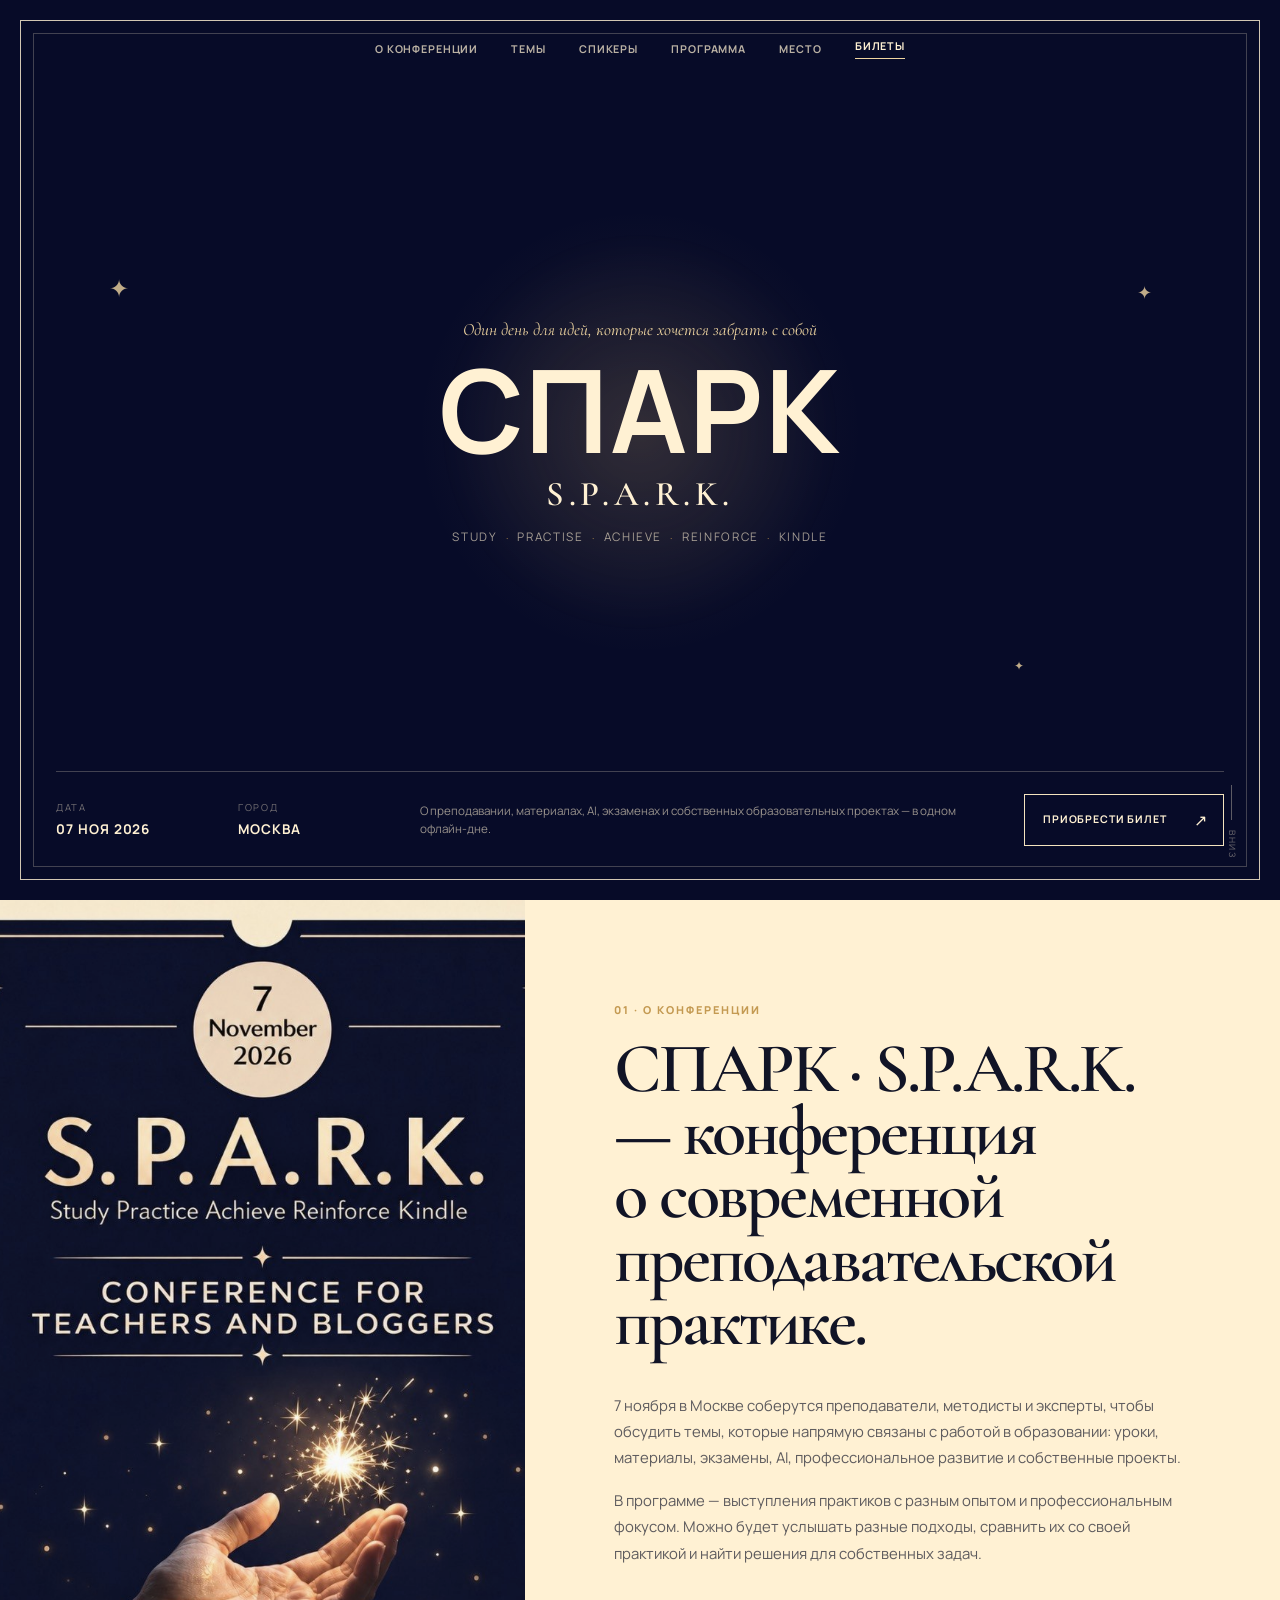
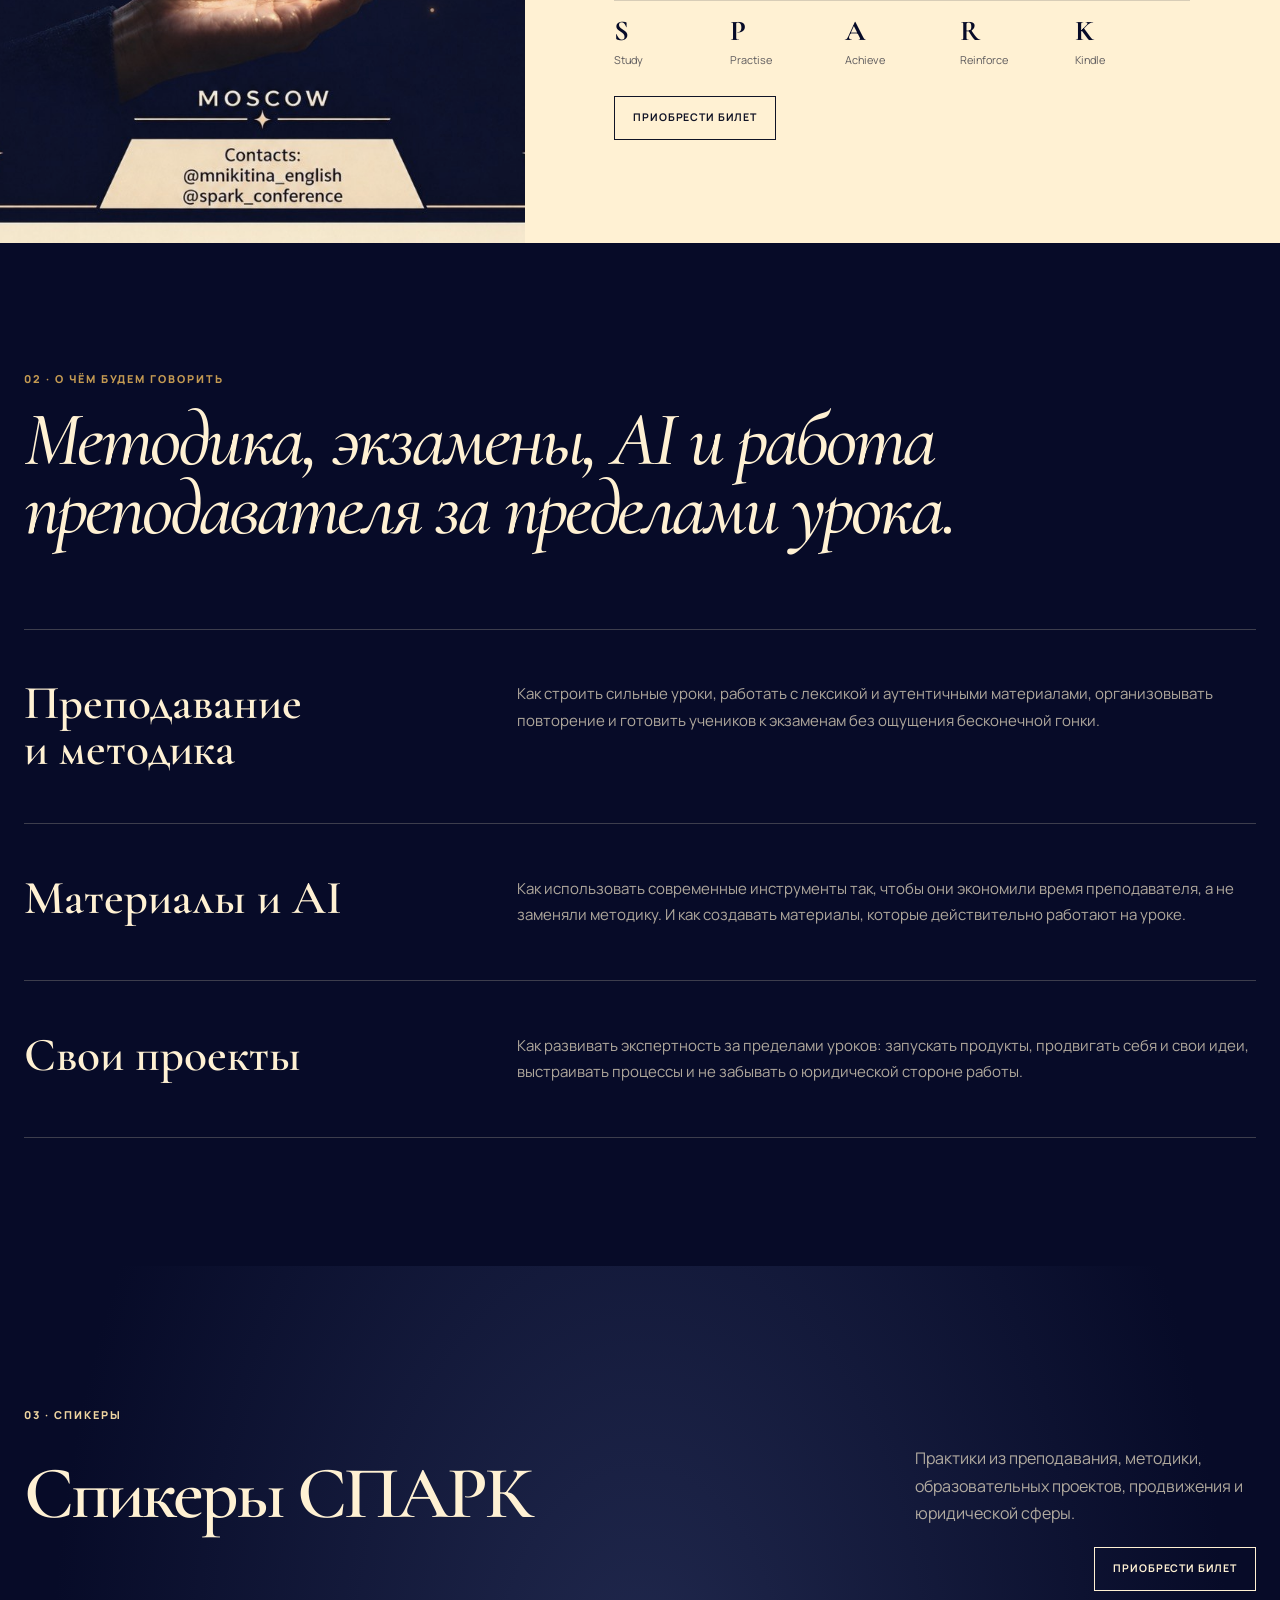
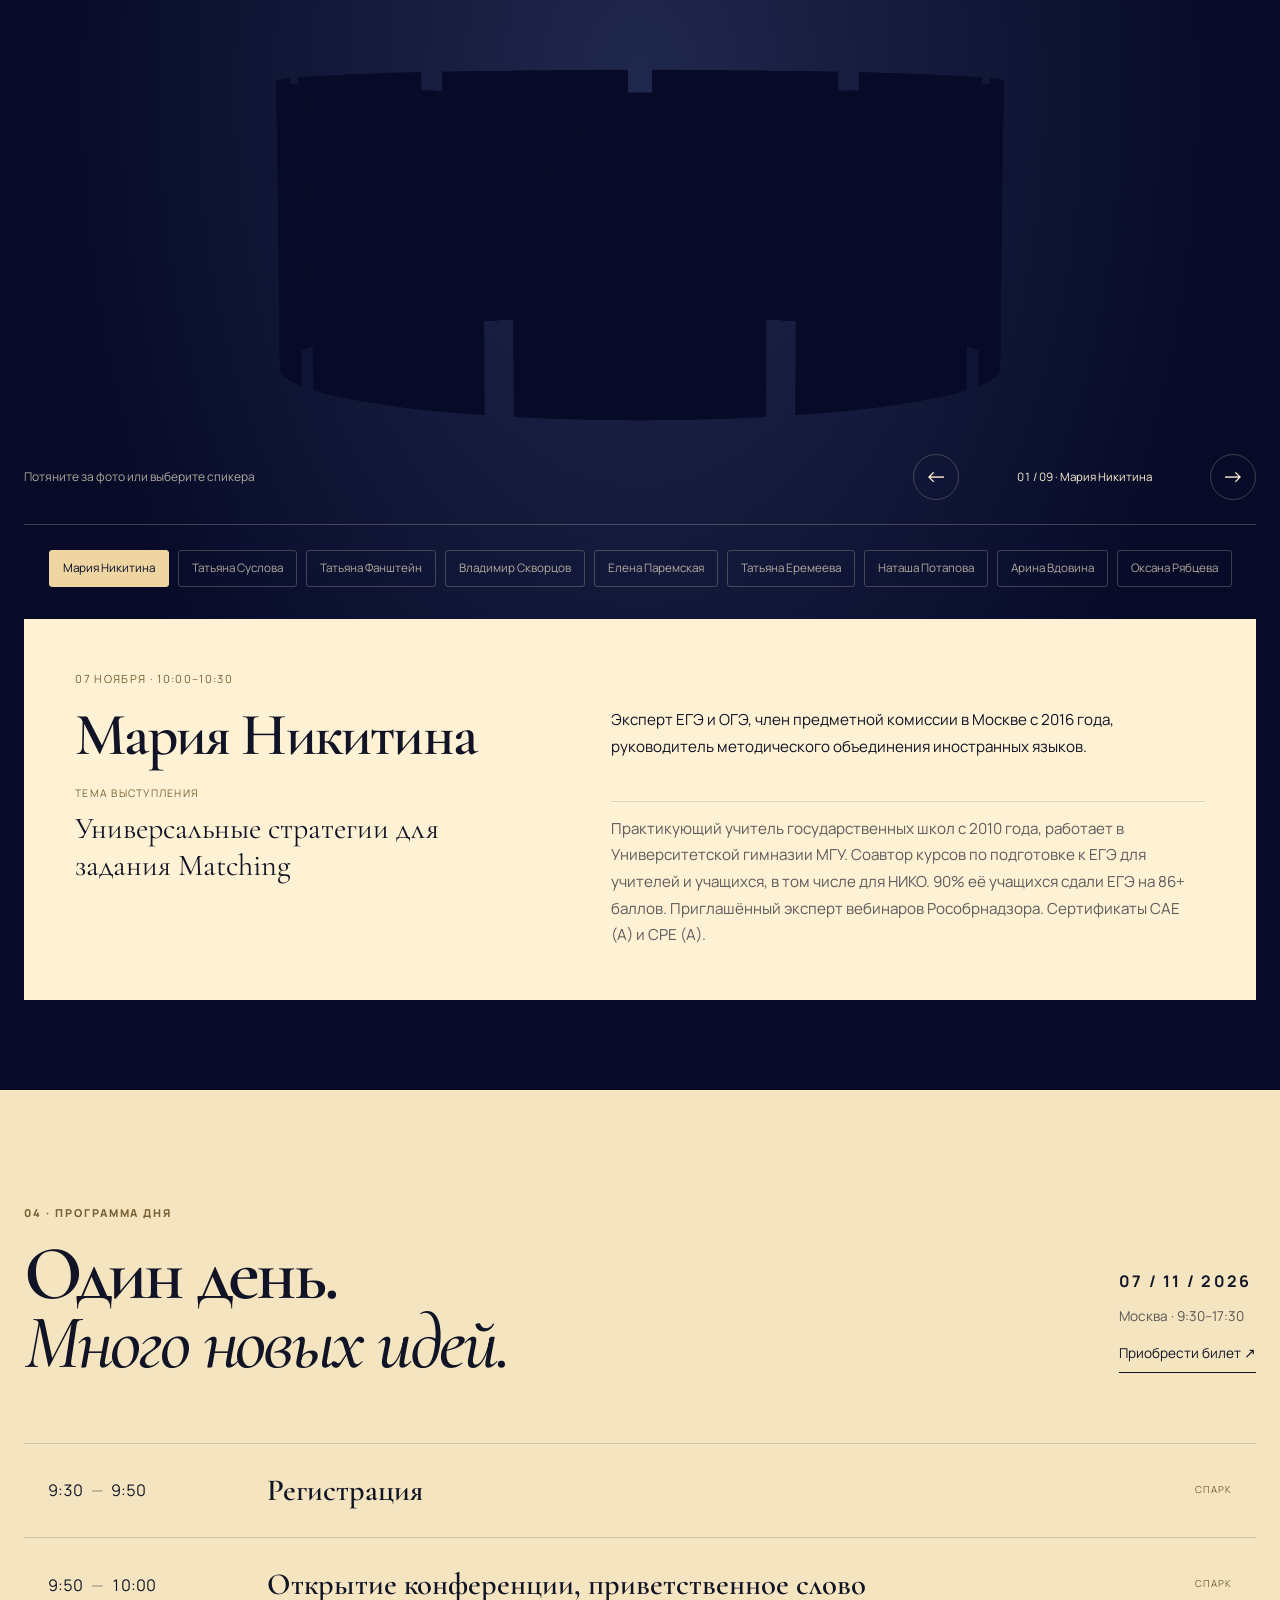
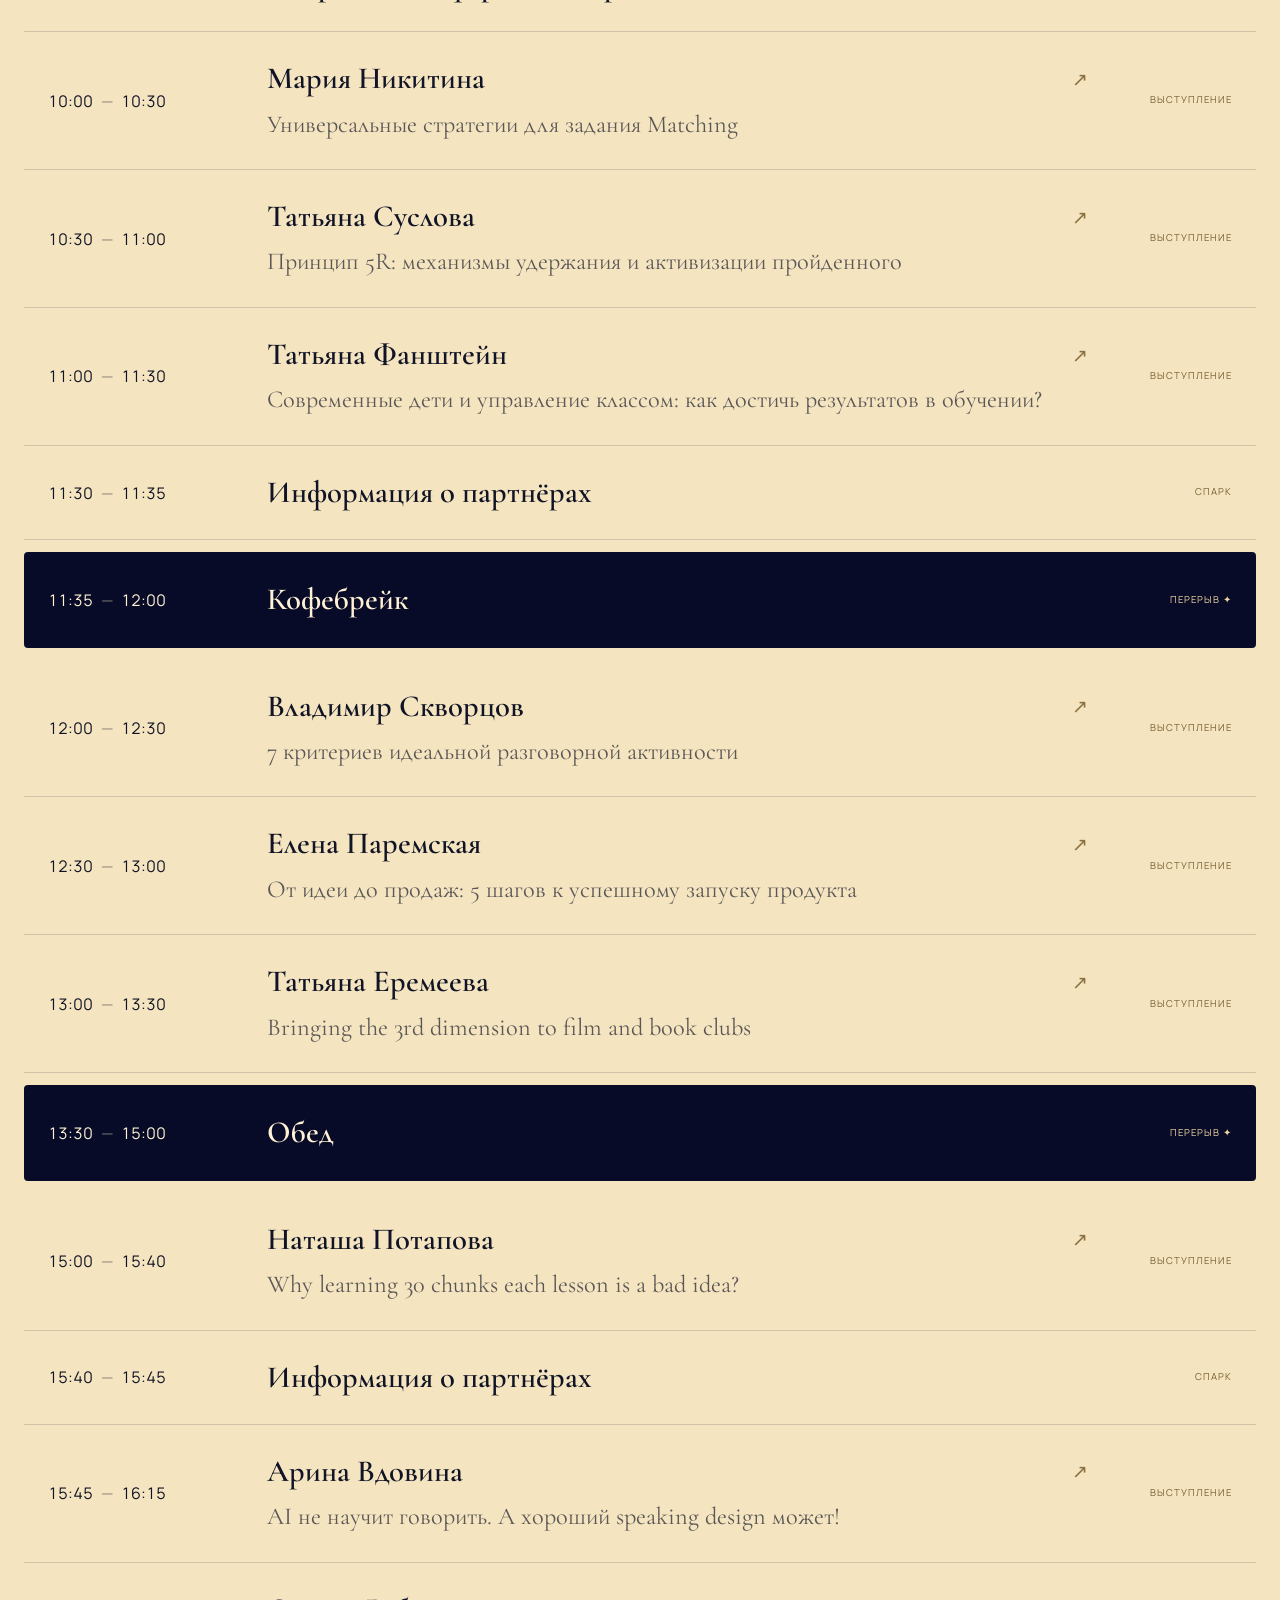
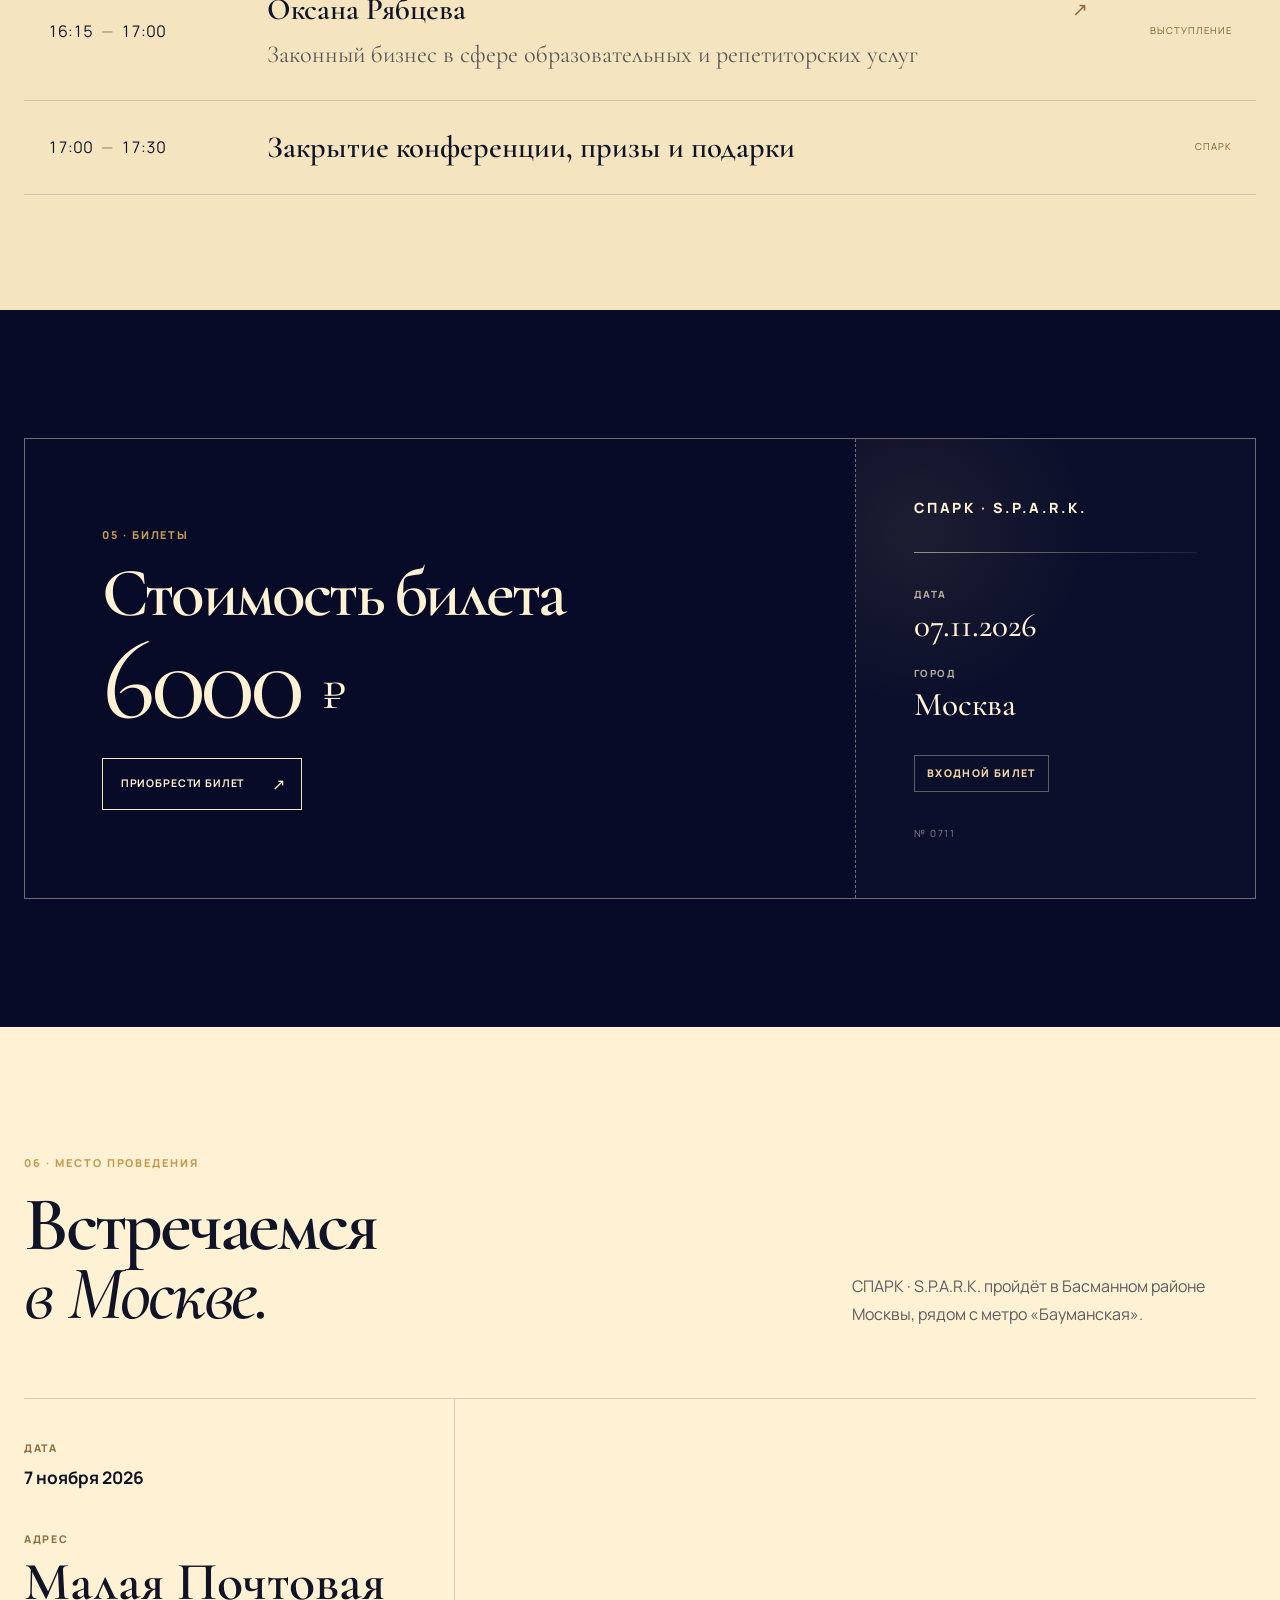
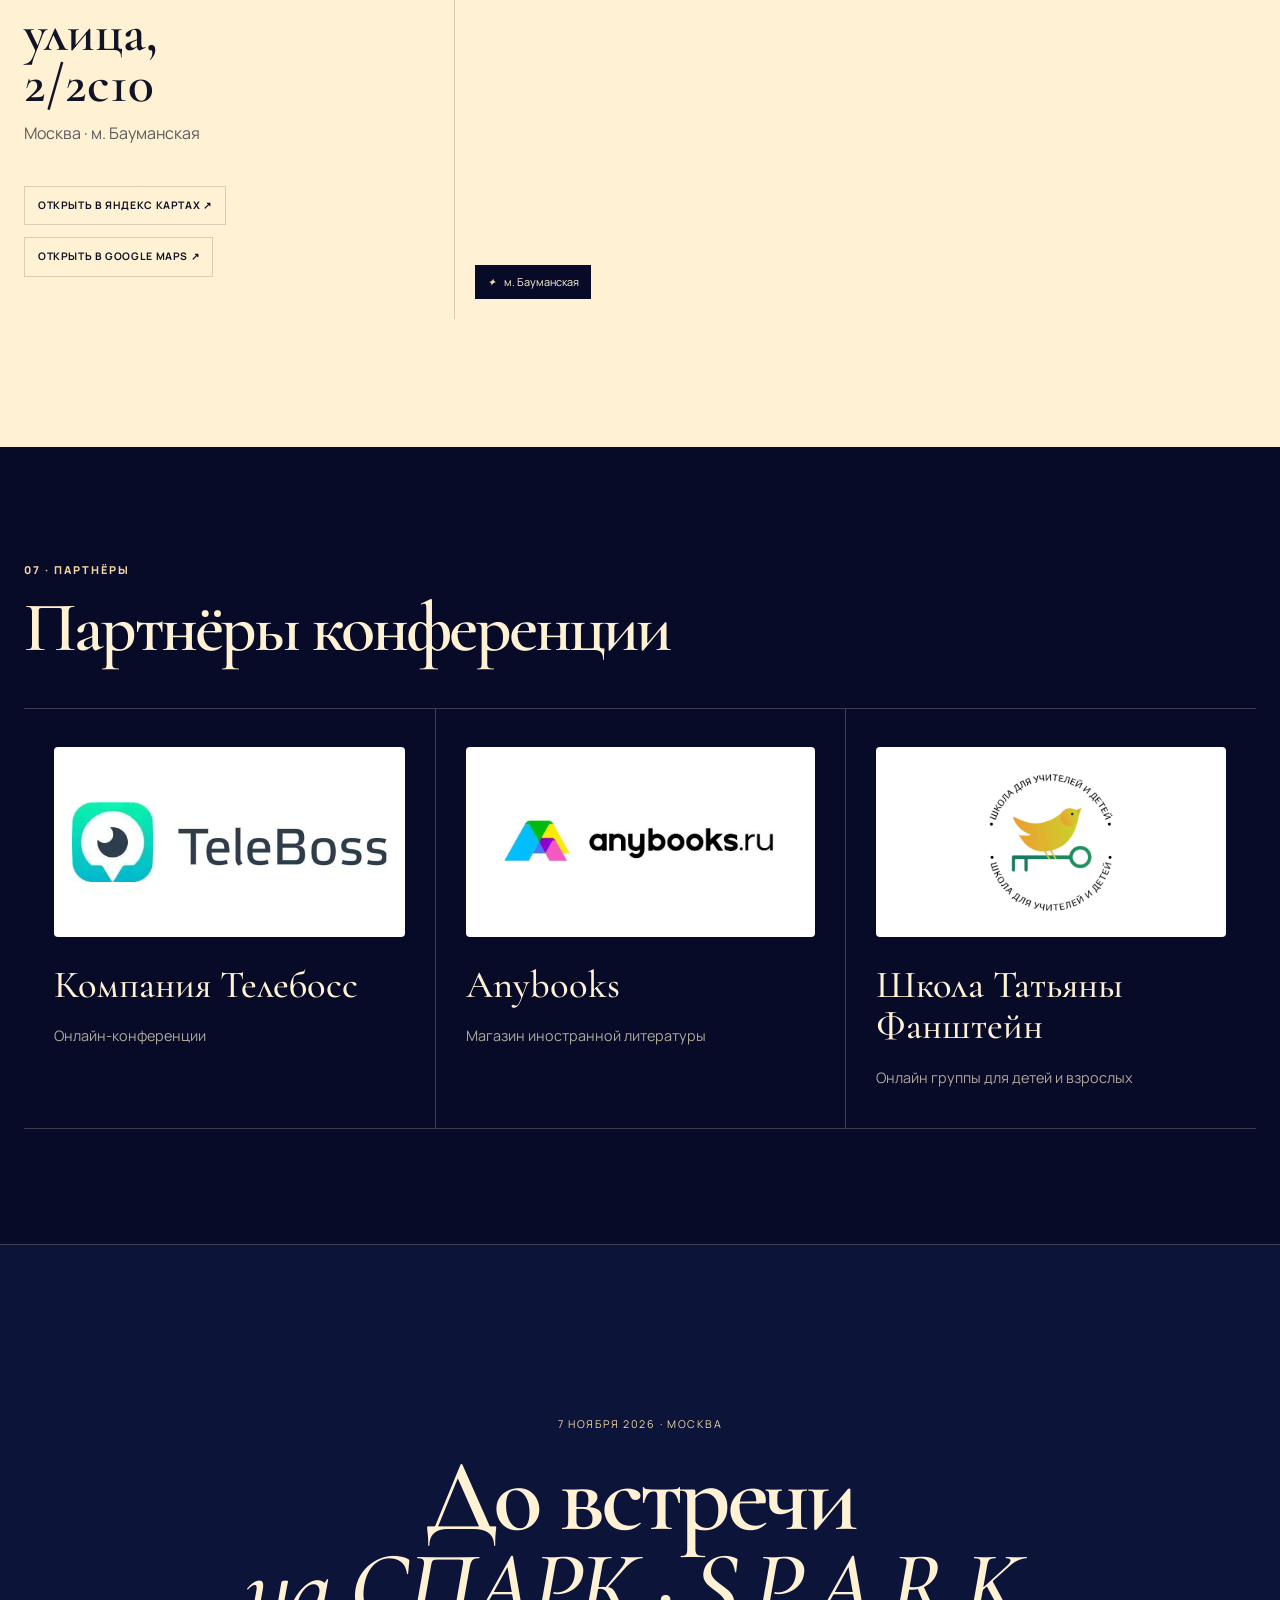
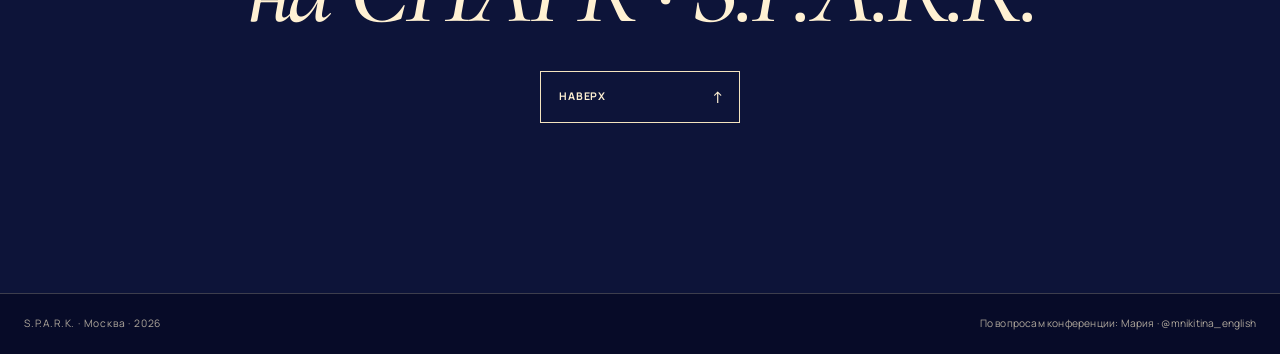
==== index.html @ 3935143e "Add files via upload" ====
<!DOCTYPE html>

<html lang="ru">
<head>
<meta charset="utf-8"/>
<meta content="width=device-width, initial-scale=1.0" name="viewport"/>
<meta content="СПАРК · S.P.A.R.K. — конференция для преподавателей и блогеров. 7 ноября 2026 года, Москва." name="description"/>
<meta content="#070b28" name="theme-color"/>
<title>СПАРК · S.P.A.R.K. — конференция для преподавателей и блогеров</title>
<link href="https://fonts.googleapis.com" rel="preconnect"/>
<link crossorigin="" href="https://fonts.gstatic.com" rel="preconnect"/>
<link href="https://fonts.googleapis.com/css2?family=Cormorant+Garamond:ital,wght@0,500;0,600;1,500&amp;family=Manrope:wght@400;500;600;700;800&amp;display=swap" rel="stylesheet"/>
<link href="styles.css" rel="stylesheet"/>
</head>
<body>
<a class="skip-link" href="#main">К содержанию</a>
<header class="site-header" id="top">
<button aria-controls="site-nav" aria-expanded="false" class="menu-toggle" type="button">Разделы</button>
<nav aria-label="Главная навигация" class="site-nav" id="site-nav">
<a href="#about">О конференции</a>
<a href="#topics">Темы</a>
<a href="#speakers">Спикеры</a>
<a href="#schedule">Программа</a>
<a href="#venue">Место</a>
<a class="nav-cta" href="#tickets">Билеты</a>
</nav>
</header>
<main id="main">
<section aria-labelledby="hero-title" class="hero">
<div aria-hidden="true" class="hero-frame">
<i class="notch notch-top"></i><i class="notch notch-right"></i><i class="notch notch-bottom"></i><i class="notch notch-left"></i>
</div>
<div aria-hidden="true" class="hero-cursor-glow"></div>
<div aria-hidden="true" class="spark spark-a">✦</div>
<div aria-hidden="true" class="spark spark-b">✦</div>
<div aria-hidden="true" class="spark spark-c">✦</div>
<div class="hero-inner">
<div class="hero-main">
<p class="hero-pretitle">Один день для идей, которые хочется забрать с собой</p>
<h1 id="hero-title">СПАРК</h1><p class="hero-latin-name">S.P.A.R.K.</p>
<p class="spark-meaning">Study <i>·</i> Practise <i>·</i> Achieve <i>·</i> Reinforce <i>·</i> Kindle</p>
</div>
<div class="hero-bottom">
<div class="hero-meta-block">
<span class="meta-label">Дата</span>
<strong>07 НОЯ 2026</strong>
</div>
<div class="hero-meta-block">
<span class="meta-label">Город</span>
<strong>МОСКВА</strong>
</div>
<p class="hero-note">О преподавании, материалах, AI, экзаменах и собственных образовательных проектах — в одном офлайн-дне.</p>
<a class="ticket-button" href="https://payform.ru/jgcR5wn/" rel="noopener noreferrer" target="_blank"><span>Приобрести билет</span><b>↗</b></a>
</div>
</div>
<a aria-label="Перейти к следующему разделу" class="scroll-cue" href="#about"><span></span>Вниз</a>
</section>
<section class="manifesto" id="about">
<div class="manifesto-visual">
<img alt="Афиша конференции СПАРК · S.P.A.R.K., 7 ноября 2026 года, Москва" src="assets/spark-poster.jpg"/>
</div>
<div class="manifesto-copy">
<p class="section-kicker">01 · О конференции</p>
<h2>СПАРК · S.P.A.R.K. — конференция о современной преподавательской практике.</h2>
<div class="manifesto-text"><p>7 ноября в Москве соберутся преподаватели, методисты и эксперты, чтобы обсудить темы, которые напрямую связаны с работой в образовании: уроки, материалы, экзамены, AI, профессиональное развитие и собственные проекты.</p><p>В программе — выступления практиков с разным опытом и профессиональным фокусом. Можно будет услышать разные подходы, сравнить их со своей практикой и найти решения для собственных задач.</p></div>
<div aria-label="Расшифровка S.P.A.R.K." class="spark-sequence">
<span><b>S</b>Study</span>
<span><b>P</b>Practise</span>
<span><b>A</b>Achieve</span>
<span><b>R</b>Reinforce</span>
<span><b>K</b>Kindle</span>
</div><a class="section-ticket-cta" href="https://payform.ru/jgcR5wn/" rel="noopener noreferrer" target="_blank">Приобрести билет</a>
</div>
</section>
<section class="conference-topics" id="topics">
<div class="topics-head">
<p class="section-kicker">02 · О чём будем говорить</p>
<h2>Методика, экзамены, AI и работа преподавателя за пределами урока.</h2>
</div>
<div class="topics-list">
<article class="topic-row">
<h3>Преподавание и методика</h3>
<p>Как строить сильные уроки, работать с лексикой и аутентичными материалами, организовывать повторение и готовить учеников к экзаменам без ощущения бесконечной гонки.</p>
</article>
<article class="topic-row">
<h3>Материалы и AI</h3>
<p>Как использовать современные инструменты так, чтобы они экономили время преподавателя, а не заменяли методику. И как создавать материалы, которые действительно работают на уроке.</p>
</article>
<article class="topic-row">
<h3>Свои проекты</h3>
<p>Как развивать экспертность за пределами уроков: запускать продукты, продвигать себя и свои идеи, выстраивать процессы и не забывать о юридической стороне работы.</p>
</article>
</div>
</section>
<section class="speakers" id="speakers">
<div class="section-intro speakers-intro">
<p class="section-kicker">03 · Спикеры</p>
<h2>Спикеры СПАРК</h2>
<p>Практики из преподавания, методики, образовательных проектов, продвижения и юридической сферы.</p>
</div><div class="speakers-ticket-row"><a class="section-ticket-cta" href="https://payform.ru/jgcR5wn/" rel="noopener noreferrer" target="_blank">Приобрести билет</a></div>
<div aria-label="Спикеры S.P.A.R.K." class="people-grid"><article class="person-card">
<figure class="person-photo"><img alt="Татьяна Фанштейн" loading="lazy" src="assets/speaker-01-tatyana-fanshteyn.jpg"/></figure>
<div class="person-copy">
<h3>Татьяна Фанштейн</h3>
<p class="person-topic"><span>Тема выступления</span>Современные дети и управление классом: как достичь результатов в обучении?</p>
<p class="person-role">Преподаватель английского языка с 25-летним опытом, методист, тренер преподавателей, основатель онлайн-школы и методического центра, автор книги «Легко учить(ся)».</p>
<p class="person-bio">Более 5000 преподавателей прошли авторские курсы Татьяны и применяют полученные знания в своей работе. В методическом центре Татьяна и её команда помогают языковым школам повышать качество образовательного продукта, выстраивать методическую систему и развивать преподавателей. Её профессиональная экспертиза — создание комфортной и эффективной образовательной среды онлайн и офлайн и разработка решений, которые делают обучение и работу преподавателя проще и эффективнее.</p>
</div>
</article><article class="person-card">
<figure class="person-photo"><img alt="Наташа Потапова" loading="lazy" src="assets/speaker-09-natasha-potapova.jpg"/></figure>
<div class="person-copy">
<h3>Наташа Потапова</h3>
<p class="person-topic"><span>Тема выступления</span>Why learning 30 chunks each lesson is a bad idea?</p>
<p class="person-role">Преподаватель и разработчик курсов английского языка для уровней B2–C2, руководитель школы Top-Notch English for B2–C2.</p>
<p class="person-bio">Специализируется на продвинутом английском и системной работе с учениками высоких уровней. В школе Наташи более 580 выпускников. В основе её подхода — системность, научная обоснованность и внимание к тому, как язык действительно работает в речи и дискурсе. Имеет степень MA in English Discourse с отличием и сертификат CPE с оценкой A.</p>
</div>
</article><article class="person-card">
<figure class="person-photo"><img alt="Татьяна Суслова" loading="lazy" src="assets/speaker-02-tatyana-suslova.jpg"/></figure>
<div class="person-copy">
<h3>Татьяна Суслова</h3>
<p class="person-topic"><span>Тема выступления</span>Принцип 5R: механизмы удержания и активизации пройденного</p>
<p class="person-role">Преподаватель английского языка для взрослых уровней A2–B2 с 17-летним опытом. Сертификат TKT, модули 1–3.</p>
<p class="person-bio">Спикер профессиональных конференций Meaningful Weekend, Lucky Stars, 50 Shades of ELT и других. Консультирует преподавателей по организации повторения и рециркуляции, работе в лексическом подходе и использованию аутентичных материалов. В своей практике делает акцент на решениях, которые можно применять на реальных уроках без лишней теории.</p>
</div>
</article><article class="person-card">
<figure class="person-photo"><img alt="Владимир Скворцов" loading="lazy" src="assets/speaker-04-vladimir-skvortsov.jpg"/></figure>
<div class="person-copy">
<h3>Владимир Скворцов</h3>
<p class="person-topic"><span>Тема выступления</span>7 критериев идеальной разговорной активности</p>
<p class="person-role">Сертифицированный Cambridge преподаватель английского языка и тренер преподавателей с более чем 15-летним опытом работы.</p>
<p class="person-bio">Автор более 10 методических курсов и ведущий подкаста «Душный методист». Специализируется на обучении взрослых учеников и на практичных методических рекомендациях, которые преподаватель может быстро адаптировать под свою группу, курс и рабочий контекст.</p>
</div>
</article><article class="person-card">
<figure class="person-photo"><img alt="Татьяна Еремеева" loading="lazy" src="assets/speaker-05-tatyana-eremeeva.jpg"/></figure>
<div class="person-copy">
<h3>Татьяна Еремеева</h3>
<p class="person-topic"><span>Тема выступления</span>Bringing the 3rd dimension to film and book clubs</p>
<p class="person-role">Преподаёт английский преподавателям английского в онлайн-группах и ведёт дискуссионный клуб по фильмам Cinemagic.</p>
<p class="person-bio">Имеет сертификаты DELTA M1, IH-CAM, CELTA, CPE, IELTS, TOEFL и GRE. Последовательно инвестирует в профессиональное развитие, участвует в языковых и методических проектах коллег и соединяет в своей работе высокий языковой уровень, методическую подготовку и живую практику.</p>
</div>
</article><article class="person-card">
<figure class="person-photo"><img alt="Оксана Рябцева" loading="lazy" src="assets/speaker-06-oksana-ryabtseva.jpg"/></figure>
<div class="person-copy">
<h3>Оксана Рябцева</h3>
<p class="person-topic"><span>Тема выступления</span>Законный бизнес в сфере образовательных и репетиторских услуг</p>
<p class="person-role">Член Ассоциации юристов России, основатель юридического агентства «ЧЕК-ЛИСТ», юрист образовательных проектов, онлайн-школ, репетиторов и педагогов.</p>
<p class="person-bio">Спикер, преподаватель и наставник для юристов. Работает с юридической стороной образовательного бизнеса: документами, отношениями с клиентами, возвратами и снижением правовых рисков. Помогает преподавателям и образовательным проектам выстраивать процессы так, чтобы они были понятными, безопасными и устойчивыми.</p>
</div>
</article><article class="person-card">
<figure class="person-photo"><img alt="Елена Паремская" loading="lazy" src="assets/speaker-07-elena-paremskaya.jpg"/></figure>
<div class="person-copy">
<h3>Елена Паремская</h3>
<p class="person-topic"><span>Тема выступления</span>От идеи до продаж: 5 шагов к успешному запуску продукта</p>
<p class="person-role">Эксперт по продвижению преподавателей и развитию образовательных продуктов.</p>
<p class="person-bio">Автор 6 обучающих программ для преподавателей и более 16 запусков собственных продуктов. За последний учебный год её платные программы и проекты прошли более 200 преподавателей. За 2 года увеличила доход от работы с собственной аудиторией в 20 раз и специализируется на понятных стратегиях продвижения и монетизации экспертности.</p>
</div>
</article><article class="person-card">
<figure class="person-photo"><img alt="Арина Вдовина" loading="lazy" src="assets/speaker-08-arina-vdovina.jpg"/></figure>
<div class="person-copy">
<h3>Арина Вдовина</h3>
<p class="person-topic"><span>Тема выступления</span>AI не научит говорить. А хороший speaking design может!</p>
<p class="person-role">Методист, преподаватель английского языка и эксперт по применению искусственного интеллекта в образовании, магистр НИУ ВШЭ.</p>
<p class="person-bio">Специализируется на разработке учебных материалов и интеграции AI-инструментов в работу преподавателя. Создаёт образовательные продукты и практические решения, которые помогают преподавателям проектировать методически сильные материалы, экономить время на подготовке и использовать нейросети осмысленно, а не ради самой технологии.</p>
</div>
</article><article class="person-card">
<figure class="person-photo"><img alt="Мария Никитина" loading="lazy" src="assets/speaker-03-maria-nikitina.jpg"/></figure>
<div class="person-copy">
<h3>Мария Никитина</h3>
<p class="person-topic"><span>Тема выступления</span>Универсальные стратегии для задания Matching</p>
<p class="person-role">Эксперт ЕГЭ и ОГЭ, член предметной комиссии в Москве с 2016 года, руководитель методического объединения иностранных языков.</p>
<p class="person-bio">Практикующий учитель государственных школ с 2010 года, работает в Университетской гимназии МГУ. Соавтор курсов по подготовке к ЕГЭ для учителей и учащихся, в том числе для НИКО. 90% её учащихся сдали ЕГЭ на 86+ баллов. Приглашённый эксперт вебинаров Рособрнадзора. Сертификаты CAE (A) и CPE (A).</p>
</div>
</article></div>
</section>
<section class="schedule" id="schedule" aria-labelledby="schedule-title">
<div class="schedule-heading"><div><p class="section-kicker">04 · Программа дня</p><h2 id="schedule-title">Один день.<br/><em>Много новых идей.</em></h2></div><div class="schedule-date"><span>07 / 11 / 2026</span><p>Москва · 9:30–17:30</p><a href="#tickets">Приобрести билет ↗</a></div></div>
<ol class="schedule-list"><li class="schedule-row schedule-service"><div class="schedule-time"><time>9:30</time><span>—</span><time>9:50</time></div><h3>Регистрация</h3><span class="schedule-kind">СПАРК</span></li>
<li class="schedule-row schedule-service"><div class="schedule-time"><time>9:50</time><span>—</span><time>10:00</time></div><h3>Открытие конференции, приветственное слово</h3><span class="schedule-kind">СПАРК</span></li>
<li class="schedule-row"><div class="schedule-time"><time>10:00</time><span>—</span><time>10:30</time></div><div class="schedule-talk"><h3><a href="#speakers" data-speaker-name="Мария Никитина">Мария Никитина<span aria-hidden="true">↗</span></a></h3><p class="schedule-topic">Универсальные стратегии для задания Matching</p></div><span class="schedule-kind">Выступление</span></li>
<li class="schedule-row"><div class="schedule-time"><time>10:30</time><span>—</span><time>11:00</time></div><div class="schedule-talk"><h3><a href="#speakers" data-speaker-name="Татьяна Суслова">Татьяна Суслова<span aria-hidden="true">↗</span></a></h3><p class="schedule-topic">Принцип 5R: механизмы удержания и активизации пройденного</p></div><span class="schedule-kind">Выступление</span></li>
<li class="schedule-row"><div class="schedule-time"><time>11:00</time><span>—</span><time>11:30</time></div><div class="schedule-talk"><h3><a href="#speakers" data-speaker-name="Татьяна Фанштейн">Татьяна Фанштейн<span aria-hidden="true">↗</span></a></h3><p class="schedule-topic">Современные дети и управление классом: как достичь результатов в обучении?</p></div><span class="schedule-kind">Выступление</span></li>
<li class="schedule-row schedule-service"><div class="schedule-time"><time>11:30</time><span>—</span><time>11:35</time></div><h3>Информация о партнёрах</h3><span class="schedule-kind">СПАРК</span></li>
<li class="schedule-row schedule-break"><div class="schedule-time"><time>11:35</time><span>—</span><time>12:00</time></div><h3>Кофебрейк</h3><span class="schedule-kind">Перерыв ✦</span></li>
<li class="schedule-row"><div class="schedule-time"><time>12:00</time><span>—</span><time>12:30</time></div><div class="schedule-talk"><h3><a href="#speakers" data-speaker-name="Владимир Скворцов">Владимир Скворцов<span aria-hidden="true">↗</span></a></h3><p class="schedule-topic">7 критериев идеальной разговорной активности</p></div><span class="schedule-kind">Выступление</span></li>
<li class="schedule-row"><div class="schedule-time"><time>12:30</time><span>—</span><time>13:00</time></div><div class="schedule-talk"><h3><a href="#speakers" data-speaker-name="Елена Паремская">Елена Паремская<span aria-hidden="true">↗</span></a></h3><p class="schedule-topic">От идеи до продаж: 5 шагов к успешному запуску продукта</p></div><span class="schedule-kind">Выступление</span></li>
<li class="schedule-row"><div class="schedule-time"><time>13:00</time><span>—</span><time>13:30</time></div><div class="schedule-talk"><h3><a href="#speakers" data-speaker-name="Татьяна Еремеева">Татьяна Еремеева<span aria-hidden="true">↗</span></a></h3><p class="schedule-topic">Bringing the 3rd dimension to film and book clubs</p></div><span class="schedule-kind">Выступление</span></li>
<li class="schedule-row schedule-break"><div class="schedule-time"><time>13:30</time><span>—</span><time>15:00</time></div><h3>Обед</h3><span class="schedule-kind">Перерыв ✦</span></li>
<li class="schedule-row"><div class="schedule-time"><time>15:00</time><span>—</span><time>15:40</time></div><div class="schedule-talk"><h3><a href="#speakers" data-speaker-name="Наташа Потапова">Наташа Потапова<span aria-hidden="true">↗</span></a></h3><p class="schedule-topic">Why learning 30 chunks each lesson is a bad idea?</p></div><span class="schedule-kind">Выступление</span></li>
<li class="schedule-row schedule-service"><div class="schedule-time"><time>15:40</time><span>—</span><time>15:45</time></div><h3>Информация о партнёрах</h3><span class="schedule-kind">СПАРК</span></li>
<li class="schedule-row"><div class="schedule-time"><time>15:45</time><span>—</span><time>16:15</time></div><div class="schedule-talk"><h3><a href="#speakers" data-speaker-name="Арина Вдовина">Арина Вдовина<span aria-hidden="true">↗</span></a></h3><p class="schedule-topic">AI не научит говорить. А хороший speaking design может!</p></div><span class="schedule-kind">Выступление</span></li>
<li class="schedule-row"><div class="schedule-time"><time>16:15</time><span>—</span><time>17:00</time></div><div class="schedule-talk"><h3><a href="#speakers" data-speaker-name="Оксана Рябцева">Оксана Рябцева<span aria-hidden="true">↗</span></a></h3><p class="schedule-topic">Законный бизнес в сфере образовательных и репетиторских услуг</p></div><span class="schedule-kind">Выступление</span></li>
<li class="schedule-row schedule-service"><div class="schedule-time"><time>17:00</time><span>—</span><time>17:30</time></div><h3>Закрытие конференции, призы и подарки</h3><span class="schedule-kind">СПАРК</span></li>
</ol></section>
<section class="tickets" id="tickets">
<div class="ticket-shell ticket-shell-editorial">
<div class="ticket-main ticket-main-editorial">
<p class="section-kicker">05 · Билеты</p>
<h2>Стоимость билета</h2>
<div aria-label="Стоимость билета 6000 рублей" class="ticket-price">6000 <span>₽</span></div>

<a class="ticket-button ticket-purchase" href="https://payform.ru/jgcR5wn/" rel="noopener noreferrer" target="_blank"><span>Приобрести билет</span><b>↗</b></a>
</div>
<aside aria-label="Информация о конференции" class="ticket-stub ticket-stub-editorial">
<div class="ticket-stub-brand">СПАРК <span>·</span> S.P.A.R.K.</div>
<div aria-hidden="true" class="ticket-stub-rule"></div>
<div class="ticket-stub-meta">
<div><small>Дата</small><strong>07.11.2026</strong></div>
<div><small>Город</small><strong>Москва</strong></div>
</div>
<div class="ticket-stub-mark">Входной билет</div>
<div class="ticket-stub-number">№ 0711</div>
</aside>
</div>
</section>
<section class="venue" id="venue">
<div class="venue-heading">
<div>
<p class="section-kicker">06 · Место проведения</p>
<h2>Встречаемся<br/><em>в Москве.</em></h2>
</div>
<p class="venue-lead">СПАРК · S.P.A.R.K. пройдёт в Басманном районе Москвы, рядом с метро «Бауманская».</p>
</div>
<div class="venue-layout">
<div class="venue-details">
<div class="venue-date-block">
<span>Дата</span>
<strong>7 ноября 2026</strong>
</div>
<address class="venue-address">
<span>Адрес</span>
<strong>Малая Почтовая улица,<br/>2/2с10</strong>
<p>Москва · м. Бауманская</p>
</address>
<div class="venue-actions">
<a href="https://yandex.ru/maps/?mode=search&amp;text=%D0%9C%D0%BE%D1%81%D0%BA%D0%B2%D0%B0%2C%20%D0%9C%D0%B0%D0%BB%D0%B0%D1%8F%20%D0%9F%D0%BE%D1%87%D1%82%D0%BE%D0%B2%D0%B0%D1%8F%20%D1%83%D0%BB%D0%B8%D1%86%D0%B0%2C%202%2F2%D1%8110" rel="noopener noreferrer" target="_blank">Открыть в Яндекс Картах <b>↗</b></a>
<a href="https://www.google.com/maps/search/?api=1&amp;query=%D0%9C%D0%BE%D1%81%D0%BA%D0%B2%D0%B0%2C%20%D0%9C%D0%B0%D0%BB%D0%B0%D1%8F%20%D0%9F%D0%BE%D1%87%D1%82%D0%BE%D0%B2%D0%B0%D1%8F%20%D1%83%D0%BB%D0%B8%D1%86%D0%B0%2C%202%2F2%D1%8110" rel="noopener noreferrer" target="_blank">Открыть в Google Maps <b>↗</b></a>
</div>
</div>
<div aria-label="Карта места проведения СПАРК · S.P.A.R.K." class="venue-map">
<iframe allowfullscreen="" loading="lazy" src="https://yandex.ru/map-widget/v1/?mode=search&amp;text=%D0%9C%D0%BE%D1%81%D0%BA%D0%B2%D0%B0%2C%20%D0%9C%D0%B0%D0%BB%D0%B0%D1%8F%20%D0%9F%D0%BE%D1%87%D1%82%D0%BE%D0%B2%D0%B0%D1%8F%20%D1%83%D0%BB%D0%B8%D1%86%D0%B0%2C%202%2F2%D1%8110&amp;z=16" title="СПАРК · S.P.A.R.K. — Малая Почтовая улица, 2/2с10, Москва">
</iframe>
<div class="venue-map-label"><i>✦</i><span>м. Бауманская</span></div>
</div>
</div>
</section>
<section class="partners" id="partners" aria-labelledby="partners-title">
<div class="partners-heading"><p class="section-kicker">07 · Партнёры</p><h2 id="partners-title">Партнёры конференции</h2></div>
<div class="partners-grid">
<article class="partner-card"><div class="partner-logo"><img src="assets/partner-teleboss.jpg" alt="Логотип: Компания Телебосс" loading="lazy"/></div><h3>Компания Телебосс</h3><p>Онлайн-конференции</p></article>
<article class="partner-card"><div class="partner-logo"><img src="assets/partner-anybooks.jpg" alt="Логотип: Anybooks" loading="lazy"/></div><h3>Anybooks</h3><p>Магазин иностранной литературы</p></article>
<article class="partner-card"><div class="partner-logo"><img src="assets/partner-fanshteyn.jpg" alt="Логотип: Школа Татьяны Фанштейн" loading="lazy"/></div><h3>Школа Татьяны Фанштейн</h3><p>Онлайн группы для детей и взрослых</p></article>
</div>
</section>
<section class="closing" id="contacts">
<p>7 НОЯБРЯ 2026 · МОСКВА</p>
<h2>До встречи<br/><em>на СПАРК · S.P.A.R.K.</em></h2>
<a class="ticket-button ticket-button-light" href="#top"><span>Наверх</span><b>↑</b></a>
</section>
</main>
<footer class="site-footer"><span>S.P.A.R.K. · Москва · 2026</span><span>По вопросам конференции: Мария · @mnikitina_english</span></footer>
<script src="script.js"></script>
</body>
</html>
---- styles.css ----
:root {
  --navy: #070b28;
  --navy-2: #0d1439;
  --cream: #fff1d3;
  --paper: #f4e4bf;
  --gold: #c49a52;
  --gold-soft: #efd5a1;
  --ink: #111426;
  --muted-ink: rgba(17,20,38,.68);
  --muted-cream: rgba(255,241,211,.68);
  --line-dark: rgba(255,241,211,.22);
  --line-light: rgba(17,20,38,.16);
  --max: 1260px;
  --sans: "Manrope", Inter, ui-sans-serif, -apple-system, BlinkMacSystemFont, "Segoe UI", sans-serif;
  --serif: "Cormorant Garamond", Georgia, serif;
}

* { box-sizing: border-box; }
html { scroll-behavior: smooth; max-width: 100%; overflow-x: clip; }
body {
  margin: 0;
  min-width: 320px;
  max-width: 100%;
  overflow-x: clip;
  background: var(--navy);
  color: var(--cream);
  font-family: var(--sans);
  line-height: 1.5;
}
img { display: block; width: 100%; max-width: 100%; }
a { color: inherit; }
button, a { -webkit-tap-highlight-color: transparent; }
main, section, article, header, footer, nav, div, figure { min-width: 0; }
h1, h2, h3, p, strong, span, a { min-width: 0; overflow-wrap: break-word; }
h2, h3 { text-wrap: balance; }
p { text-wrap: pretty; }
::selection { background: var(--paper); color: var(--navy); }

.skip-link {
  position: fixed;
  left: 12px;
  top: -80px;
  z-index: 100;
  padding: 10px 16px;
  background: var(--cream);
  color: var(--navy);
  text-decoration: none;
}
.skip-link:focus { top: 12px; }

/* Header — navigation only */
.site-header {
  position: absolute;
  z-index: 40;
  top: 38px;
  left: 0;
  right: 0;
  width: 100%;
  display: flex;
  align-items: center;
  justify-content: center;
  padding: 0 72px;
  pointer-events: none;
}
.site-nav {
  display: flex;
  align-items: center;
  justify-content: center;
  flex-wrap: wrap;
  gap: clamp(20px, 2.6vw, 42px);
  pointer-events: auto;
}
.site-nav a {
  white-space: nowrap;
  font-size: .67rem;
  font-weight: 700;
  letter-spacing: .08em;
  text-transform: uppercase;
  text-decoration: none;
  opacity: .72;
}
.site-nav a:hover,
.site-nav a:focus-visible { opacity: 1; }
.site-nav .nav-cta {
  opacity: 1;
  padding-bottom: 4px;
  border-bottom: 1px solid var(--gold-soft);
}
.menu-toggle { display: none; font: inherit; }

/* Hero */
.hero {
  position: relative;
  min-height: max(700px, 100svh);
  overflow: clip;
  background:
    radial-gradient(circle at 50% 48%, rgba(214,174,103,.10), transparent 28%),
    var(--navy);
}
.hero-frame {
  position: absolute;
  inset: 20px;
  border: 1px solid rgba(255,241,211,.82);
  pointer-events: none;
}
.hero-frame::after {
  content: "";
  position: absolute;
  inset: 12px;
  border: 1px solid rgba(255,241,211,.24);
}
.notch { display: none; }
.hero-cursor-glow {
  position: absolute;
  width: 420px;
  height: 420px;
  left: calc(var(--mx, .5) * 100% - 210px);
  top: calc(var(--my, .48) * 100% - 210px);
  background: radial-gradient(circle, rgba(244,205,130,.10), transparent 67%);
  filter: blur(8px);
  pointer-events: none;
}
.hero-inner {
  position: relative;
  z-index: 4;
  width: min(calc(100% - 112px), 1400px);
  min-height: max(700px, 100svh);
  margin: 0 auto;
  padding: 108px 0 54px;
  display: flex;
  flex-direction: column;
  gap: 30px;
}
.hero-main {
  flex: 1 1 auto;
  min-height: 360px;
  display: flex;
  flex-direction: column;
  align-items: center;
  justify-content: center;
  text-align: center;
  padding: 32px 0 18px;
}
.hero-pretitle {
  margin: 0 0 18px;
  color: var(--gold-soft);
  font-family: var(--serif);
  font-style: italic;
  font-size: clamp(1rem, 1.35vw, 1.28rem);
}
.hero h1 {
  max-width: 100%;
  margin: 0;
  color: var(--cream);
  font-size: clamp(5rem, 9vw, 8.75rem);
  line-height: .84;
  letter-spacing: .015em;
  font-weight: 700;
  white-space: nowrap;
}
.hero-latin-name {
  margin: 20px 0 0;
  color: var(--cream);
  font-family: var(--serif);
  font-size: clamp(1.8rem, 2.7vw, 2.8rem);
  font-weight: 600;
  letter-spacing: .13em;
  line-height: 1;
}
.spark-meaning {
  margin: 16px auto 0;
  max-width: 900px;
  color: rgba(255,241,211,.62);
  font-size: clamp(.66rem, .92vw, .88rem);
  letter-spacing: .14em;
  line-height: 1.55;
  text-transform: uppercase;
}
.spark-meaning i { margin: 0 .38em; color: var(--gold); font-family: var(--serif); }
.hero-bottom {
  flex: 0 0 auto;
  display: grid;
  grid-template-columns: 150px 150px minmax(280px, 1fr) auto;
  gap: clamp(18px, 2.5vw, 42px);
  align-items: center;
  padding: 22px 0 0;
  border-top: 1px solid rgba(255,241,211,.24);
}
.hero-meta-block { display: grid; gap: 4px; }
.meta-label {
  color: rgba(255,241,211,.44);
  font-size: .6rem;
  letter-spacing: .17em;
  text-transform: uppercase;
}
.hero-meta-block strong { font-size: .84rem; letter-spacing: .07em; }
.hero-note {
  margin: 0;
  max-width: 560px;
  color: rgba(255,241,211,.58);
  font-size: clamp(.73rem, .86vw, .86rem);
  line-height: 1.55;
}
.ticket-button,
.section-ticket-cta {
  display: inline-flex;
  align-items: center;
  justify-content: center;
  gap: 18px;
  text-decoration: none;
  text-transform: uppercase;
  letter-spacing: .08em;
  font-size: .66rem;
  font-weight: 700;
}
.ticket-button {
  min-width: 200px;
  justify-content: space-between;
  padding: 13px 15px 13px 18px;
  border: 1px solid var(--paper);
  transition: background .2s ease, color .2s ease, transform .2s ease;
}
.ticket-button:hover,
.ticket-button:focus-visible { background: var(--cream); color: var(--navy); transform: translateY(-2px); }
.ticket-button b { font-size: 1rem; font-weight: 500; }
.scroll-cue {
  position: absolute;
  z-index: 5;
  right: 42px;
  bottom: 42px;
  display: flex;
  align-items: center;
  gap: 10px;
  writing-mode: vertical-rl;
  color: rgba(255,241,211,.42);
  font-size: .55rem;
  letter-spacing: .18em;
  text-transform: uppercase;
  text-decoration: none;
}
.scroll-cue span { width: 1px; height: 35px; background: rgba(255,241,211,.35); }
.spark {
  position: absolute;
  z-index: 2;
  color: var(--gold-soft);
  opacity: .8;
}
.spark-a { left: 8.5%; top: 30%; font-size: 24px; }
.spark-b { right: 10%; top: 31%; font-size: 18px; }
.spark-c { right: 20%; bottom: 25%; font-size: 12px; }

/* Shared section typography */
.section-kicker {
  margin: 0 0 18px;
  color: var(--gold);
  font-size: .68rem;
  font-weight: 800;
  letter-spacing: .18em;
  text-transform: uppercase;
}
h2 {
  margin: 0;
  font-family: var(--serif);
  font-size: clamp(3rem, 6vw, 6.2rem);
  line-height: .9;
  letter-spacing: -.04em;
  font-weight: 600;
}
.section-ticket-cta {
  width: fit-content;
  margin-top: 28px;
  padding: 13px 18px;
  border: 1px solid currentColor;
  color: var(--ink);
  transition: background .2s ease, color .2s ease, transform .2s ease;
}
.section-ticket-cta:hover,
.section-ticket-cta:focus-visible { background: var(--ink); color: var(--cream); transform: translateY(-2px); }

/* 01 — About */
.manifesto {
  min-height: 88vh;
  display: grid;
  grid-template-columns: minmax(320px,.82fr) minmax(0,1.18fr);
  background: var(--cream);
  color: var(--ink);
}
.manifesto-visual { min-height: 720px; overflow: hidden; background: var(--navy); }
.manifesto-visual img { height: 100%; object-fit: cover; object-position: center; filter: saturate(.84) contrast(.97); }
.manifesto-copy {
  padding: clamp(62px, 8vw, 118px) clamp(34px, 7vw, 112px);
  display: flex;
  flex-direction: column;
  justify-content: center;
}
.manifesto-copy h2 { max-width: 900px; font-size: clamp(3rem, 5.5vw, 5.9rem); }
.manifesto-text {
  margin: 38px 0 34px;
  max-width: 760px;
  color: var(--muted-ink);
  font-size: clamp(.93rem, 1.05vw, 1.04rem);
  line-height: 1.78;
}
.manifesto-text p { margin: 0; }
.manifesto-text p + p { margin-top: 16px; }
.spark-sequence {
  display: grid;
  grid-template-columns: repeat(5, minmax(0,1fr));
  border-top: 1px solid var(--line-light);
}
.spark-sequence span {
  padding: 16px 8px 0 0;
  display: grid;
  gap: 6px;
  color: var(--muted-ink);
  font-size: .68rem;
}
.spark-sequence b { color: var(--navy); font-family: var(--serif); font-size: 1.8rem; line-height: 1; }

/* 02 — Topics */
.conference-topics {
  padding: clamp(86px, 10vw, 150px) max(24px, calc((100vw - var(--max))/2));
  background: var(--navy);
  color: var(--cream);
}
.topics-head { margin-bottom: clamp(54px, 7vw, 86px); }
.topics-head h2 { max-width: 1030px; font-style: italic; font-weight: 500; }
.topics-list { border-top: 1px solid var(--line-dark); }
.topic-row {
  display: grid;
  grid-template-columns: minmax(230px,.72fr) minmax(0,1.28fr);
  gap: clamp(30px, 6vw, 90px);
  padding: clamp(34px, 4vw, 54px) 0;
  border-bottom: 1px solid var(--line-dark);
}
.topic-row h3 {
  margin: 0;
  font-family: var(--serif);
  font-size: clamp(2.2rem, 3.7vw, 4rem);
  line-height: .96;
  font-weight: 600;
}
.topic-row p {
  max-width: 760px;
  margin: 0;
  color: var(--muted-cream);
  font-size: clamp(.94rem, 1.06vw, 1.05rem);
  line-height: 1.78;
}

/* 03 — Why */
.why-attend {
  display: grid;
  grid-template-columns: minmax(0,1.15fr) minmax(300px,.85fr);
  gap: clamp(48px, 8vw, 120px);
  padding: clamp(90px, 11vw, 160px) max(24px, calc((100vw - var(--max))/2));
  background: var(--cream);
  color: var(--ink);
}
.why-copy h2 { max-width: 900px; font-size: clamp(3rem, 5.4vw, 5.8rem); }
.why-copy > p:not(.section-kicker) {
  max-width: 720px;
  margin: 34px 0 0;
  color: var(--muted-ink);
  font-size: clamp(.94rem, 1.04vw, 1.03rem);
  line-height: 1.78;
}
.why-notes { align-self: end; border-top: 1px solid var(--line-light); }
.why-notes p {
  margin: 0;
  padding: 20px 0;
  border-bottom: 1px solid var(--line-light);
  color: var(--muted-ink);
  line-height: 1.65;
  font-size: .92rem;
}

/* 04 — Speakers */
.speakers {
  padding: clamp(92px, 11vw, 150px) max(24px, calc((100vw - var(--max))/2)) clamp(100px, 12vw, 165px);
  background: var(--paper);
  color: var(--ink);
}
.section-intro.speakers-intro {
  display: grid;
  grid-template-columns: minmax(0,1.55fr) minmax(260px,.65fr);
  gap: clamp(30px, 6vw, 84px);
  align-items: end;
  margin-bottom: 20px;
}
.speakers-intro .section-kicker { grid-column: 1 / -1; margin-bottom: 0; color: #8a7041; }
.speakers-intro h2 { font-size: clamp(3.2rem, 5.8vw, 6rem); }
.speakers-intro > p:last-child { margin: 0; color: var(--muted-ink); line-height: 1.7; }
.speakers-ticket-row {
  display: flex;
  justify-content: flex-end;
  margin: 0 0 clamp(42px, 6vw, 68px);
}
.speakers-ticket-row .section-ticket-cta { margin-top: 0; }
.people-grid { border-top: 1px solid var(--line-light); }
.person-card {
  display: grid;
  grid-template-columns: clamp(220px, 24vw, 330px) minmax(0,1fr);
  gap: clamp(28px, 5vw, 76px);
  align-items: center;
  padding: clamp(28px, 3.7vw, 50px) 0;
  border-bottom: 1px solid var(--line-light);
}
.person-photo {
  margin: 0;
  width: 100%;
  aspect-ratio: 4 / 5;
  overflow: hidden;
  background: #ddd2b8;
}
.person-photo img { width: 100%; height: 100%; object-fit: cover; object-position: center 22%; }
.person-card:nth-child(1) .person-photo img { object-position: center 28%; }
.person-card:nth-child(2) .person-photo img { object-position: center 18%; }
.person-card:nth-child(3) .person-photo img { object-position: center 18%; }
.person-card:nth-child(4) .person-photo img { object-position: center 28%; }
.person-card:nth-child(5) .person-photo img { object-position: center 22%; }
.person-card:nth-child(6) .person-photo img { object-position: center 22%; }
.person-card:nth-child(7) .person-photo img { object-position: center 18%; }
.person-card:nth-child(8) .person-photo img { object-position: center 18%; }
.person-card:nth-child(9) .person-photo img { object-position: center 24%; }
.person-copy { min-width: 0; max-width: 820px; }
.person-copy h3 {
  margin: 0 0 18px;
  font-family: var(--serif);
  font-size: clamp(2.65rem, 4.5vw, 4.8rem);
  line-height: .92;
  letter-spacing: -.03em;
  font-weight: 600;
}
.person-role,
.person-bio { margin: 0; max-width: 800px; hyphens: auto; }
.person-role { font-size: clamp(.94rem, 1.05vw, 1.06rem); line-height: 1.65; }
.person-bio {
  margin-top: 14px;
  padding-top: 14px;
  border-top: 1px solid rgba(17,20,38,.13);
  color: var(--muted-ink);
  font-size: clamp(.86rem, .95vw, .96rem);
  line-height: 1.72;
}

/* 05 — Tickets */
.tickets {
  padding: clamp(90px, 10vw, 150px) max(24px, calc((100vw - var(--max))/2));
  background: var(--navy);
}
.ticket-shell {
  position: relative;
  display: grid;
  grid-template-columns: minmax(0, 1.35fr) minmax(300px, .65fr);
  border: 1px solid rgba(255,241,211,.42);
  overflow: hidden;
}
.ticket-main {
  min-width: 0;
  padding: clamp(42px, 6vw, 78px);
  display: flex;
  flex-direction: column;
  justify-content: center;
}
.ticket-main h2 {
  max-width: 820px;
  font-size: clamp(3.1rem, 5.4vw, 5.5rem);
}
.ticket-price {
  margin-top: 10px;
  font-family: var(--serif);
  font-size: clamp(4.8rem, 9vw, 8.4rem);
  line-height: .82;
  letter-spacing: -.045em;
  color: var(--cream);
  white-space: nowrap;
}
.ticket-price span {
  font-size: .47em;
  vertical-align: .16em;
  letter-spacing: 0;
}
.ticket-main > p:not(.section-kicker) {
  max-width: 620px;
  margin: 26px 0 0;
  color: var(--muted-cream);
  line-height: 1.72;
}
.ticket-main .ticket-purchase {
  margin-top: 30px;
  align-self: flex-start;
}
.ticket-stub {
  min-width: 0;
  padding: clamp(36px, 4.5vw, 58px);
  border-left: 1px dashed rgba(255,241,211,.42);
  background:
    radial-gradient(circle at 15% 20%, rgba(214,177,106,.09), transparent 34%),
    rgba(255,255,255,.015);
}
.ticket-stub-editorial {
  display: flex;
  flex-direction: column;
  justify-content: space-between;
  gap: 34px;
}
.ticket-stub-brand {
  font-size: clamp(.88rem, 1vw, 1.02rem);
  font-weight: 800;
  letter-spacing: .18em;
  text-transform: uppercase;
  color: var(--cream);
}
.ticket-stub-brand span { color: var(--gold-soft); }
.ticket-stub-rule {
  width: 100%;
  height: 1px;
  background: linear-gradient(90deg, rgba(255,241,211,.55), rgba(255,241,211,.08));
}
.ticket-stub-meta {
  display: grid;
  gap: 24px;
}
.ticket-stub-meta div {
  display: grid;
  gap: 7px;
}
.ticket-stub-meta small {
  color: var(--muted-cream);
  font-size: .62rem;
  font-weight: 800;
  letter-spacing: .15em;
  text-transform: uppercase;
}
.ticket-stub-meta strong {
  font-family: var(--serif);
  font-size: clamp(1.9rem, 2.6vw, 2.8rem);
  font-weight: 500;
  line-height: 1;
}
.ticket-stub-mark {
  width: fit-content;
  padding: 10px 12px 9px;
  border: 1px solid rgba(255,241,211,.34);
  color: var(--gold-soft);
  font-size: .66rem;
  font-weight: 800;
  letter-spacing: .13em;
  text-transform: uppercase;
}
.ticket-stub-number {
  color: rgba(255,241,211,.5);
  font-size: .62rem;
  letter-spacing: .16em;
}

/* 06 — Venue */
.venue {
  padding: clamp(90px, 10vw, 150px) max(24px, calc((100vw - var(--max))/2));
  background: var(--cream);
  color: var(--ink);
}
.venue-heading {
  display: grid;
  grid-template-columns: minmax(0,1.3fr) minmax(280px,.7fr);
  gap: clamp(36px, 6vw, 90px);
  align-items: end;
  margin-bottom: clamp(44px, 6vw, 70px);
}
.venue-heading h2 { font-size: clamp(3.4rem, 6vw, 6.3rem); }
.venue-heading h2 em { font-weight: 500; }
.venue-lead { margin: 0; color: var(--muted-ink); line-height: 1.75; }
.venue-layout {
  display: grid;
  grid-template-columns: minmax(280px,.7fr) minmax(0,1.3fr);
  min-height: 520px;
  border-top: 1px solid var(--line-light);
}
.venue-details {
  padding: 42px clamp(28px, 4vw, 56px) 42px 0;
  border-right: 1px solid var(--line-light);
  display: flex;
  flex-direction: column;
  justify-content: space-between;
  gap: 38px;
}
.venue-date-block,
.venue-address { display: grid; gap: 8px; font-style: normal; }
.venue-date-block span,
.venue-address span { color: #8a7041; font-size: .66rem; font-weight: 800; letter-spacing: .16em; text-transform: uppercase; }
.venue-date-block strong { font-size: 1.08rem; }
.venue-address strong {
  font-family: var(--serif);
  font-size: clamp(2.5rem, 4.2vw, 4.6rem);
  line-height: .95;
  font-weight: 600;
}
.venue-address p { margin: 4px 0 0; color: var(--muted-ink); }
.venue-actions { display: flex; flex-wrap: wrap; gap: 12px; }
.venue-actions a {
  padding: 11px 13px;
  border: 1px solid var(--line-light);
  text-decoration: none;
  font-size: .65rem;
  font-weight: 700;
  letter-spacing: .06em;
  text-transform: uppercase;
}
.venue-map { position: relative; min-height: 520px; overflow: hidden; }
.venue-map iframe { width: 100%; height: 100%; min-height: 520px; border: 0; display: block; }
.venue-map-label {
  position: absolute;
  left: 20px;
  bottom: 20px;
  display: flex;
  align-items: center;
  gap: 8px;
  padding: 9px 12px;
  background: var(--navy);
  color: var(--cream);
  font-size: .68rem;
}
.venue-map-label i { color: var(--gold-soft); }

/* Closing + footer */
.closing {
  min-height: 72vh;
  padding: 100px max(24px, calc((100vw - var(--max))/2));
  display: grid;
  align-content: center;
  justify-items: center;
  text-align: center;
  background: var(--navy-2);
}
.closing > p { margin: 0 0 18px; color: var(--gold-soft); font-size: .67rem; letter-spacing: .16em; }
.closing h2 { max-width: 1000px; font-size: clamp(4rem, 8vw, 8rem); }
.closing h2 em { font-weight: 500; }
.ticket-button-light { margin-top: 36px; }
.site-footer {
  display: flex;
  justify-content: space-between;
  gap: 18px;
  padding: 22px max(24px, calc((100vw - var(--max))/2));
  background: var(--navy);
  color: var(--muted-cream);
  border-top: 1px solid var(--line-dark);
  font-size: .64rem;
  letter-spacing: .08em;
}
.site-footer span:last-child { text-align: right; letter-spacing: .02em; }

/* Responsive */
@media (max-width: 1180px) {
  .site-header { top: 30px; padding: 0 52px; }
  .hero-inner { width: min(calc(100% - 80px), 1180px); padding-top: 96px; }
  .hero-bottom {
    grid-template-columns: 120px 120px minmax(0,1fr);
    gap: 18px 26px;
  }
  .hero-bottom .ticket-button {
    grid-column: 3;
    justify-self: start;
  }
  .scroll-cue { display: none; }
}

@media (max-width: 980px) {
  .site-header {
    top: 24px;
    padding: 0 32px;
    justify-content: flex-start;
  }
  .menu-toggle {
    display: inline-flex;
    align-items: center;
    justify-content: center;
    background: rgba(7,11,40,.9);
    border: 1px solid rgba(255,241,211,.32);
    color: var(--cream);
    padding: 9px 13px;
    text-transform: uppercase;
    letter-spacing: .11em;
    font-size: .62rem;
    pointer-events: auto;
  }
  .site-nav {
    position: absolute;
    top: 46px;
    left: 32px;
    right: 32px;
    display: none;
    flex-direction: column;
    align-items: stretch;
    gap: 0;
    padding: 14px;
    background: rgba(7,11,40,.98);
    border: 1px solid var(--line-dark);
  }
  .site-nav.is-open { display: flex; }
  .site-nav a { padding: 11px 8px; font-size: .7rem; }
  .site-nav .nav-cta { border-bottom: 0; color: var(--gold-soft); }

  .hero { min-height: max(720px, 100svh); }
  .hero-inner {
    min-height: max(720px, 100svh);
    width: min(calc(100% - 64px), 900px);
    padding: 92px 0 42px;
  }
  .hero-main { min-height: 360px; padding-top: 26px; }
  .hero h1 { font-size: clamp(4.6rem, 14vw, 7rem); }
  .hero-latin-name { font-size: clamp(1.65rem, 5vw, 2.4rem); }
  .hero-bottom { grid-template-columns: 1fr 1fr; }
  .hero-note { grid-column: 1 / -1; }
  .hero-bottom .ticket-button { grid-column: 1 / -1; justify-self: start; }

  .manifesto { grid-template-columns: 1fr; }
  .manifesto-visual { min-height: 560px; max-height: 75vh; }
  .manifesto-copy { padding: 68px max(24px, calc((100vw - 760px)/2)); }

  .why-attend,
  .venue-heading { grid-template-columns: 1fr; }
  .why-notes { align-self: auto; }

  .section-intro.speakers-intro { grid-template-columns: 1fr; gap: 18px; }
  .speakers-ticket-row { justify-content: flex-start; }
  .person-card { grid-template-columns: clamp(190px, 30vw, 260px) minmax(0,1fr); gap: 30px; }

  .venue-layout { grid-template-columns: 1fr; }
  .venue-details { padding-right: 0; border-right: 0; border-bottom: 1px solid var(--line-light); }
}

@media (max-width: 760px) {
  .site-header { top: 18px; padding: 0 22px; }
  .site-nav { left: 22px; right: 22px; }
  .hero-frame { inset: 10px; }
  .hero-frame::after { inset: 8px; }
  .hero { min-height: max(740px, 100svh); }
  .hero-inner {
    min-height: max(740px, 100svh);
    width: calc(100% - 48px);
    padding: 82px 0 34px;
    gap: 22px;
  }
  .hero-main { min-height: 350px; padding: 20px 0 10px; }
  .hero-pretitle { margin-bottom: 14px; font-size: .98rem; }
  .hero h1 { font-size: clamp(3.8rem, 18vw, 5.7rem); }
  .hero-latin-name { margin-top: 14px; font-size: clamp(1.35rem, 7vw, 2rem); letter-spacing: .09em; }
  .spark-meaning { max-width: 330px; line-height: 1.75; letter-spacing: .085em; }
  .hero-bottom { grid-template-columns: 1fr 1fr; gap: 14px; padding-top: 18px; }
  .hero-note { grid-column: 1 / -1; }
  .hero-bottom .ticket-button { grid-column: 1 / -1; width: 100%; min-width: 0; }
  .spark-a { left: 6%; top: 26%; }
  .spark-b { right: 7%; top: 30%; }
  .spark-c { display: none; }

  .spark-sequence { grid-template-columns: repeat(5,minmax(0,1fr)); }
  .spark-sequence span { font-size: .5rem; }
  .spark-sequence b { font-size: 1.45rem; }

  .topic-row { grid-template-columns: 1fr; gap: 16px; }

  .person-card {
    grid-template-columns: 118px minmax(0,1fr);
    gap: 18px;
    align-items: start;
    padding: 26px 0;
  }
  .person-copy h3 { font-size: clamp(1.9rem, 7.8vw, 2.75rem); margin-bottom: 10px; }
  .person-role { font-size: .82rem; line-height: 1.55; }
  .person-bio { font-size: .76rem; line-height: 1.58; margin-top: 10px; padding-top: 10px; }

  .ticket-shell { grid-template-columns: 1fr; }
  .ticket-stub { border-left: 0; border-top: 1px dashed rgba(255,241,211,.42); }
  .ticket-stub-editorial { min-height: 330px; }
  .ticket-main .ticket-purchase { align-self: stretch; width: 100%; }

  .venue-map,
  .venue-map iframe { min-height: 390px; }
  .site-footer { flex-direction: column; }
  .site-footer span:last-child { text-align: left; }
}

@media (max-width: 480px) {
  .hero { min-height: max(760px, 100svh); }
  .hero-inner { min-height: max(760px, 100svh); width: calc(100% - 40px); padding-top: 76px; }
  .hero-pretitle { max-width: 285px; margin-left: auto; margin-right: auto; font-size: .94rem; }
  .hero h1 { font-size: clamp(3.25rem, 17vw, 4.6rem); }
  .hero-latin-name { font-size: 1.28rem; }
  .hero-meta-block strong { font-size: .78rem; }
  .ticket-button { font-size: .61rem; }

  .manifesto-copy { padding: 58px 20px; }
  .manifesto-copy h2,
  .topics-head h2,
  .why-copy h2,
  .speakers-intro h2 { font-size: clamp(2.75rem, 12vw, 4rem); }
  .conference-topics,
  .why-attend,
  .speakers,
  .tickets,
  .venue { padding-left: 20px; padding-right: 20px; }

  .spark-sequence span { font-size: .43rem; }
  .spark-sequence b { font-size: 1.3rem; }

  .person-card { grid-template-columns: 96px minmax(0,1fr); gap: 14px; }
  .person-copy h3 { font-size: clamp(1.55rem, 8vw, 2rem); }
  .person-role { font-size: .76rem; }
  .person-bio { font-size: .7rem; }

  .ticket-main { padding: 36px 22px; }
  .ticket-main h2 { font-size: clamp(2.7rem, 12vw, 4rem); }
  .ticket-price { font-size: clamp(4.2rem, 21vw, 6.3rem); }
  .ticket-stub { padding: 34px 22px; }
  .ticket-stub-meta strong { font-size: clamp(2rem, 10vw, 2.8rem); }

  .venue-heading h2 { font-size: clamp(3.5rem, 15vw, 5.2rem); }
  .venue-address strong { font-size: clamp(2.25rem, 11vw, 3.2rem); }
  .venue-actions { flex-direction: column; align-items: stretch; }
  .venue-actions a { text-align: center; }
  .closing { min-height: 64vh; padding-left: 20px; padding-right: 20px; }
  .closing h2 { font-size: clamp(3.6rem, 17vw, 5.8rem); }
}

@media (max-height: 720px) and (min-width: 761px) {
  .hero { min-height: 700px; }
  .hero-inner { min-height: 700px; padding-top: 92px; padding-bottom: 36px; }
  .hero-main { min-height: 330px; padding-top: 18px; padding-bottom: 12px; }
  .hero h1 { font-size: clamp(4.5rem, 8vw, 7rem); }
  .hero-latin-name { font-size: clamp(1.5rem, 2.3vw, 2.25rem); }
}

@media (prefers-reduced-motion: reduce) {
  html { scroll-behavior: auto; }
  *, *::before, *::after { transition: none !important; animation: none !important; }
  .hero-cursor-glow { display: none; }
}


/* v10 — Colour cylinder carousel and conference programme */
.speakers.has-carousel { background: radial-gradient(ellipse at 50% 30%, #20284d 0, var(--navy) 65%); color: var(--cream); padding-bottom: 90px; }
.has-carousel .speakers-intro .section-kicker { color: var(--gold-soft); }
.has-carousel .speakers-intro > p:last-child { color: var(--muted-cream); }
.has-carousel .speakers-ticket-row { margin-bottom: 0; }
.has-carousel .section-ticket-cta { color: var(--cream); }
.has-carousel .section-ticket-cta:hover { background: var(--cream); color: var(--navy); }
.speaker-carousel { margin-top: 15px; }
.carousel-viewport { height: 430px; position: relative; perspective: 2500px; overflow: hidden; touch-action: pan-y; cursor: grab; user-select: none; }
.carousel-viewport.is-dragging { cursor: grabbing; }
.carousel-camera, .carousel-ring { position: absolute; left: 50%; top: 50%; transform-style: preserve-3d; }
.carousel-portrait { position: absolute; width: 0; height: 0; padding: 0; border: 0; background: none; transform-style: preserve-3d; cursor: pointer; }
.portrait-strip { position: absolute; overflow: hidden; background: var(--navy); }
.portrait-strip img { position: absolute; object-fit: cover; filter: none; }
.portrait-strip::after { content: ''; position: absolute; inset: 0; background: var(--navy); opacity: var(--shade,0); pointer-events: none; }
.carousel-controls { display: flex; justify-content: space-between; align-items: center; gap: 20px; padding: 18px 0 24px; border-bottom: 1px solid var(--line-dark); }
.carousel-controls p { font-size: .75rem; color: var(--muted-cream); margin: 0; }
.carousel-navigation { display: flex; align-items: center; gap: 18px; }
.carousel-navigation button { border: 1px solid var(--line-dark); border-radius: 50%; width: 46px; height: 46px; background: transparent; color: var(--cream); font: inherit; font-size: 22px; cursor: pointer; flex-shrink: 0; }
.carousel-navigation button:hover { background: var(--cream); color: var(--navy); }
.carousel-count { font-size: .72rem; min-width: 215px; text-align: center; font-variant-numeric: tabular-nums; }
.speaker-picker { display: flex; flex-wrap: wrap; justify-content: center; gap: 9px; padding: 25px 0 32px; }
.speaker-picker button { background: none; color: var(--muted-cream); border: 1px solid var(--line-dark); padding: 9px 13px; border-radius: 3px; font: inherit; font-size: .73rem; cursor: pointer; }
.speaker-picker button[aria-pressed="true"], .speaker-picker button:hover { background: var(--gold-soft); border-color: var(--gold-soft); color: var(--navy); }
.has-carousel .people-grid { border: 0; padding: clamp(26px,4vw,54px); background: var(--cream); color: var(--ink); min-height: 345px; }
.has-carousel .person-card { display: block; padding: 0; border: 0; }
.has-carousel .person-card[hidden] { display: none; }
.has-carousel .person-photo { display: none; }
.has-carousel .person-copy { max-width: none; display: grid; grid-template-columns: .9fr 1.1fr; column-gap: 50px; }
.speaker-slot { grid-column: 1 / -1; margin: 0 0 20px; color: #796034; text-transform: uppercase; font-size: .7rem; letter-spacing: .12em; }
.has-carousel .person-copy h3 { grid-column: 1; grid-row: 2 / 4; font-size: clamp(2.7rem,4.7vw,4.9rem); margin: 0; }
.has-carousel .person-role, .has-carousel .person-bio { grid-column: 2; font-size: .95rem; line-height: 1.75; }
:focus-visible { outline: 2px solid var(--gold); outline-offset: 5px; }
.schedule { background: var(--paper); color: var(--ink); padding: clamp(70px,9vw,130px) max(24px, calc((100vw - var(--max))/2)); }
.schedule-heading { display: flex; justify-content: space-between; align-items: flex-end; gap: 35px; margin-bottom: 65px; }
.schedule .section-kicker { color: #796034; }
.schedule h2 { font-size: clamp(3.2rem,6vw,6.2rem); }
.schedule h2 em { font-weight: 500; }
.schedule-date { padding-bottom: 5px; }
.schedule-date > span { font-size: 1rem; letter-spacing: .14em; font-weight: 700; }
.schedule-date p { color: var(--muted-ink); font-size: .85rem; }
.schedule-date a { text-decoration: none; display: inline-block; padding-bottom: 8px; border-bottom: 1px solid var(--ink); font-size: .85rem; }
.schedule-list { list-style: none; padding: 0; margin: 0; border-top: 1px solid var(--line-light); }
.schedule-row { display: grid; grid-template-columns: 195px 1fr 120px; gap: 24px; align-items: center; padding: 29px 24px; border-bottom: 1px solid var(--line-light); }
.schedule-time { display: flex; gap: 8px; font-size: 1rem; font-variant-numeric: tabular-nums; white-space: nowrap; }
.schedule-time > span { opacity: .45; }
.schedule-row h3 { margin: 0; font-family: var(--serif); font-size: clamp(1.6rem,2.4vw,2.3rem); font-weight: 600; line-height: 1.15; }
.schedule-row h3 a { display: flex; align-items: center; justify-content: space-between; gap: 12px; text-decoration: none; }
.schedule-row h3 a:hover { color: #816029; }
.schedule-row h3 a > span { font-family: var(--sans); font-size: 1.2rem; font-weight: 400; color: #8a7041; }
.schedule-kind { font-size: .6rem; letter-spacing: .1em; text-transform: uppercase; text-align: right; color: #796034; }

.schedule-break { background: var(--navy); color: var(--cream); border-bottom: 0; margin: 12px 0; border-radius: 4px; padding-top: 30px; padding-bottom: 30px; }
.schedule-break .schedule-kind { color: var(--gold-soft); }
@media(max-width:760px) {
 .carousel-viewport { height: 345px; margin: 0 -20px; }
 .carousel-controls { flex-direction: column; gap: 14px; }
 .carousel-navigation { width: 100%; justify-content: space-between; gap: 8px; }
 .carousel-count { min-width: 0; }
 .speaker-picker { gap: 7px; }
 .speaker-picker button { padding: 9px; font-size: .67rem; }
 .has-carousel .person-copy { display: block; }
 .has-carousel .person-copy h3 { font-size: 2.8rem; margin-bottom: 22px; }
 .has-carousel .person-role, .has-carousel .person-bio { font-size: .9rem; }
 .has-carousel .people-grid { padding: 28px 22px; min-height: 0; }
 .schedule-heading { flex-direction: column; align-items: flex-start; margin-bottom: 35px; }
 .schedule-row { grid-template-columns: 1fr; gap: 10px; padding: 22px 12px; }
 .schedule-kind { display: none; }
 .schedule-time { font-size: .8rem; color: #796034; }
 .schedule-break .schedule-time { color: var(--gold-soft); }
 .schedule-row h3 { font-size: 1.8rem; }

 .schedule { padding-left: 20px; padding-right: 20px; }
}
@media print {
 .has-carousel .person-card[hidden] { display: block; }
 .has-carousel .person-card { margin-bottom: 35px; }
 .speaker-carousel { display: none; }
}
.has-carousel .speakers-intro { row-gap: 22px; }

/* v12 — Conference partners */
.partners { padding: clamp(70px, 9vw, 120px) max(24px, calc((100vw - var(--max))/2)); background: var(--navy); color: var(--cream); border-bottom: 1px solid var(--line-dark); }
.partners-heading { margin-bottom: 48px; }
.partners-heading h2 { font-size: clamp(3rem, 5.5vw, 5.5rem); }
.partners .section-kicker { color: var(--gold-soft); }
.partners-grid { display: grid; grid-template-columns: repeat(3, minmax(0, 1fr)); border-top: 1px solid var(--line-dark); border-bottom: 1px solid var(--line-dark); }
.partner-card { padding: 38px 30px; }
.partner-card + .partner-card { border-left: 1px solid var(--line-dark); }
.partner-mark { display: block; color: var(--gold-soft); font-size: 23px; margin-bottom: 28px; }
.partner-card h3 { margin: 0; font-family: var(--serif); font-size: clamp(2rem, 3vw, 3rem); font-weight: 500; line-height: 1.08; }
.partner-card p { margin: 18px 0 0; color: var(--muted-cream); font-size: .9rem; line-height: 1.7; }
@media(max-width:760px) {
 .partners { padding-left: 20px; padding-right: 20px; }
 .partners-grid { grid-template-columns: 1fr; }
 .partner-card { padding: 28px 10px; }
 .partner-card + .partner-card { border-left: 0; border-top: 1px solid var(--line-dark); }
 .partner-mark { margin-bottom: 18px; }
}

/* v13 — Talk titles and supplied partner logos */
.schedule-topic { margin: 12px 0 0; font-family: var(--serif); font-size: clamp(1.4rem, 1.9vw, 1.9rem); line-height: 1.3; color: var(--muted-ink); }
.person-topic { margin: 0 0 24px; font-family: var(--serif); font-size: 1.9rem; line-height: 1.2; }
.person-topic > span { display: block; margin-bottom: 12px; font-family: var(--sans); font-size: .65rem; letter-spacing: .12em; text-transform: uppercase; color: #796034; }
.has-carousel .person-copy h3 { grid-row: 2; margin-bottom: 24px; }
.has-carousel .person-topic { grid-column: 1; grid-row: 3; padding-right: 12px; }
.has-carousel .person-role { grid-row: 2; }
.has-carousel .person-bio { grid-row: 3; }
.partner-logo { height: 190px; background: #fff; display: flex; align-items: center; justify-content: center; padding: 18px; margin-bottom: 28px; border-radius: 4px; }
.partner-logo img { width: 100%; height: 100%; object-fit: contain; }
@media(max-width:760px) {
 .schedule-topic { font-size: 1.4rem; }
 .has-carousel .person-topic { font-size: 1.7rem; padding-right: 0; margin-bottom: 24px; }
 .partner-logo { height: 180px; }
}
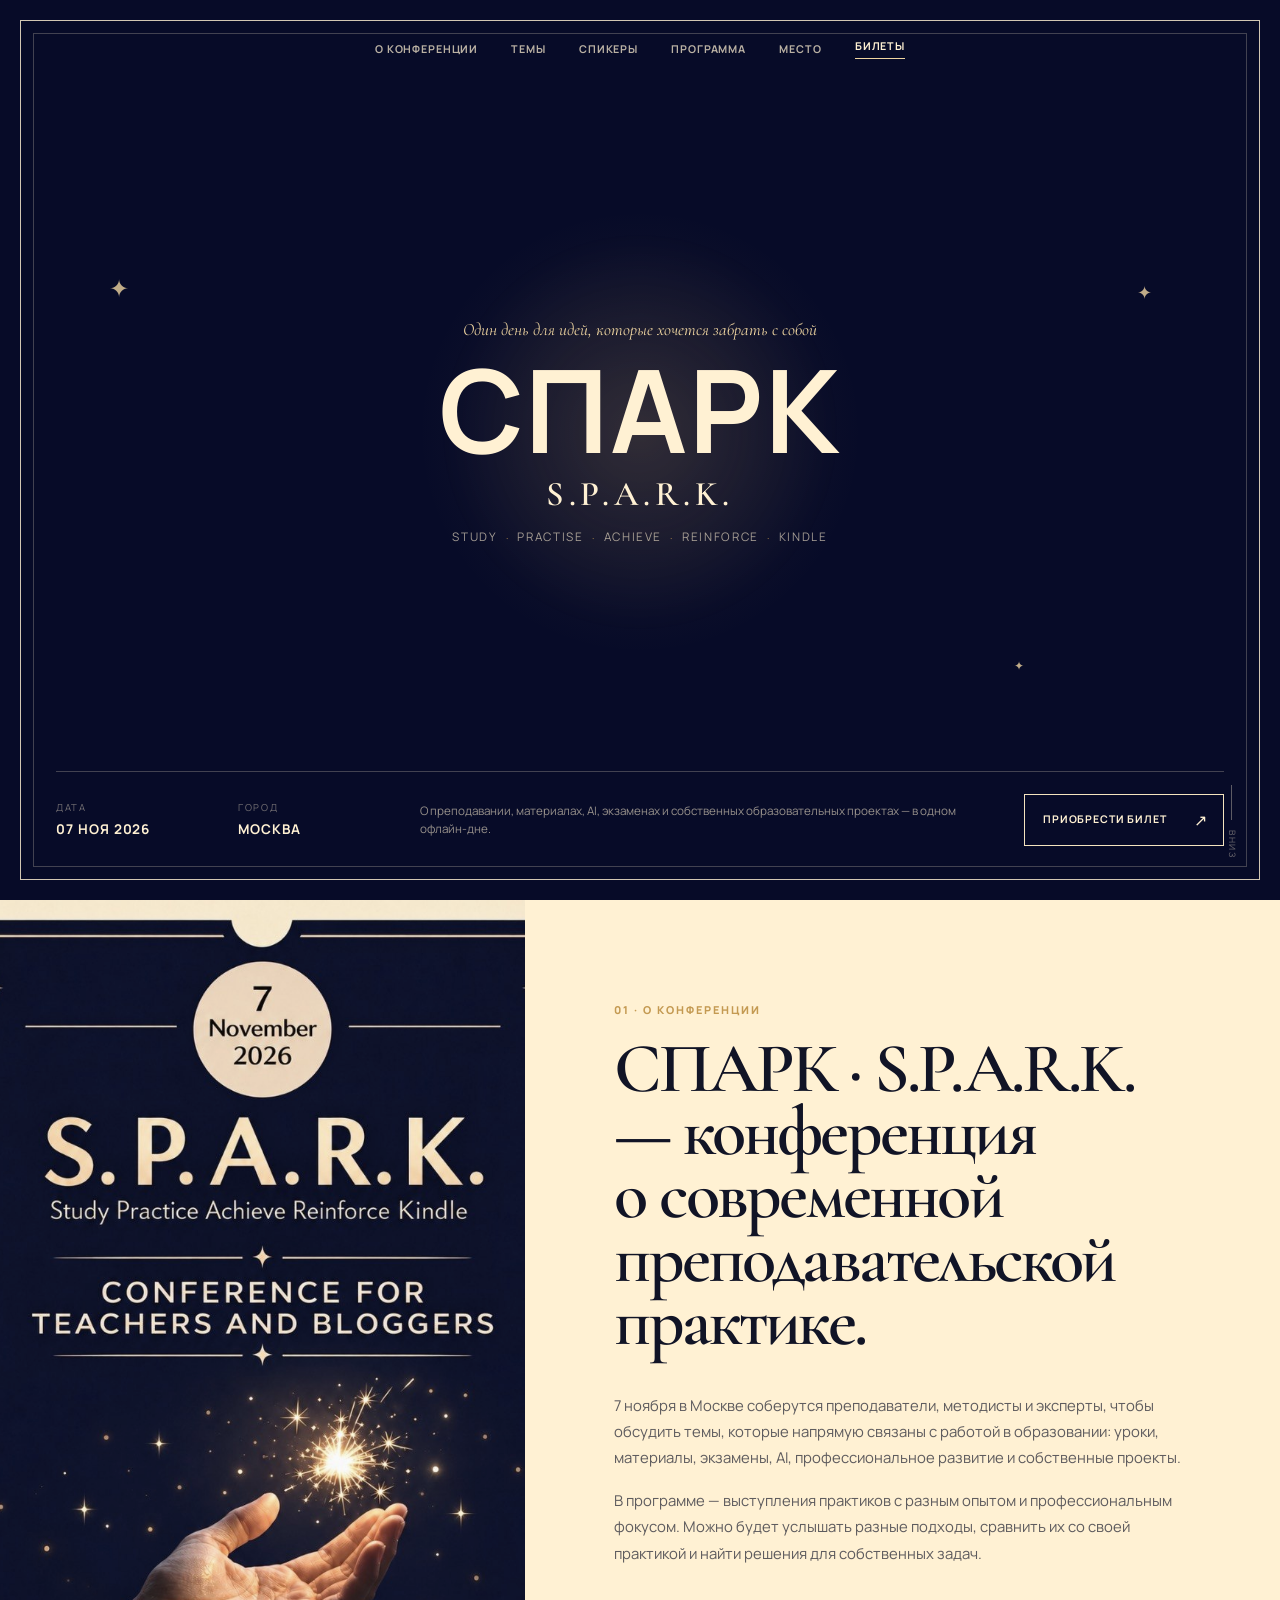
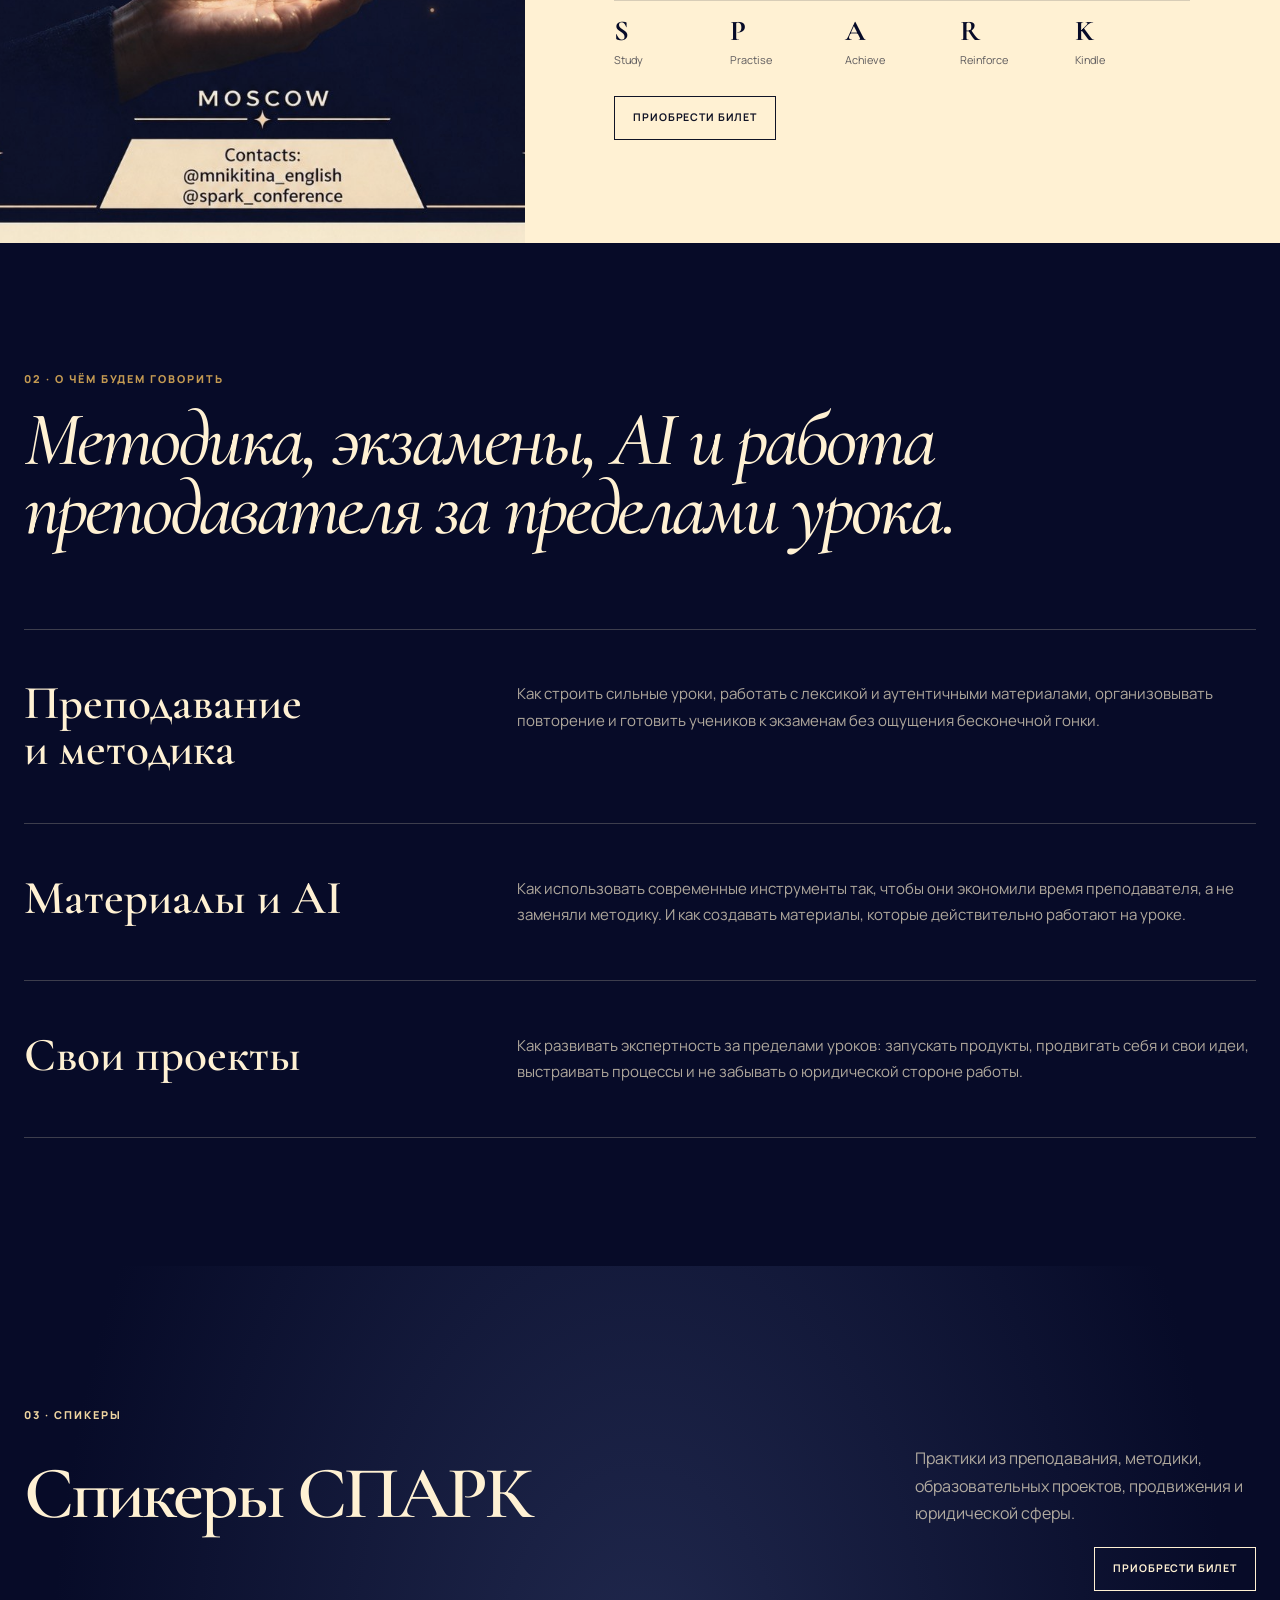
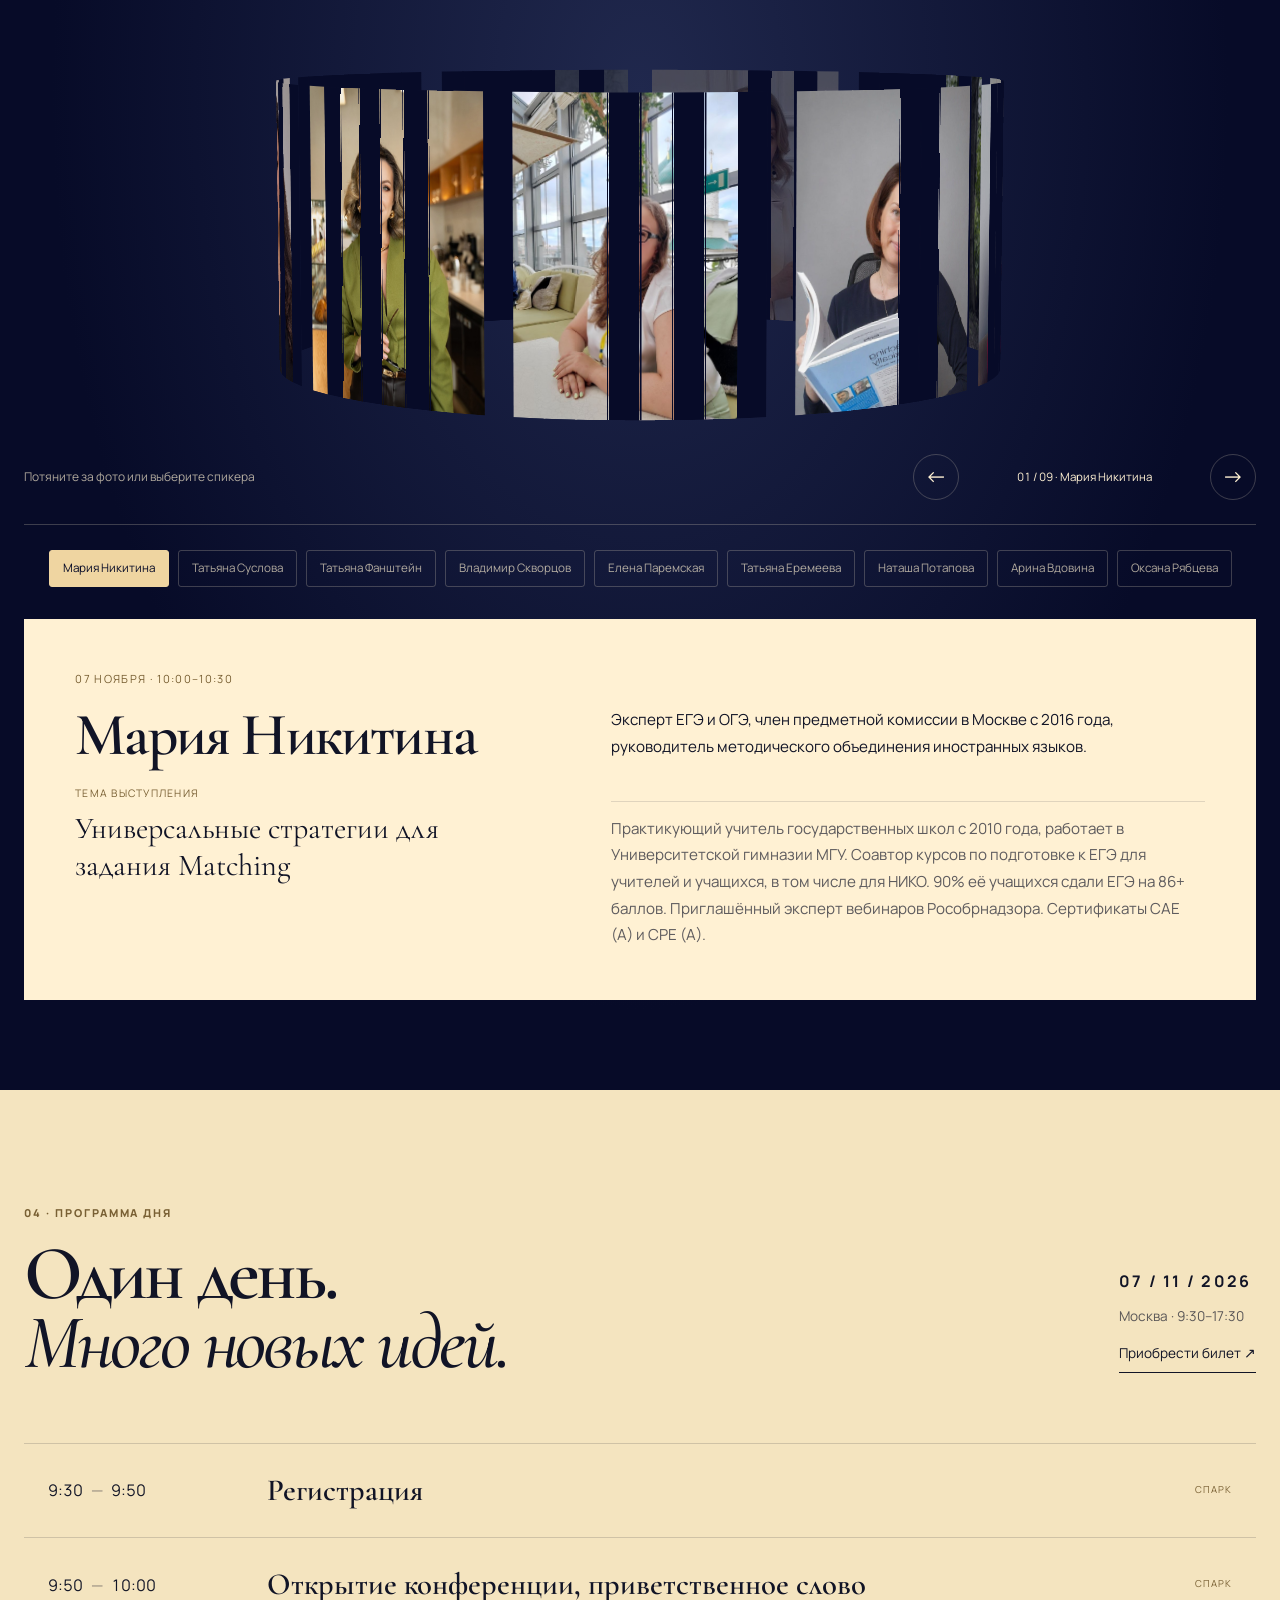
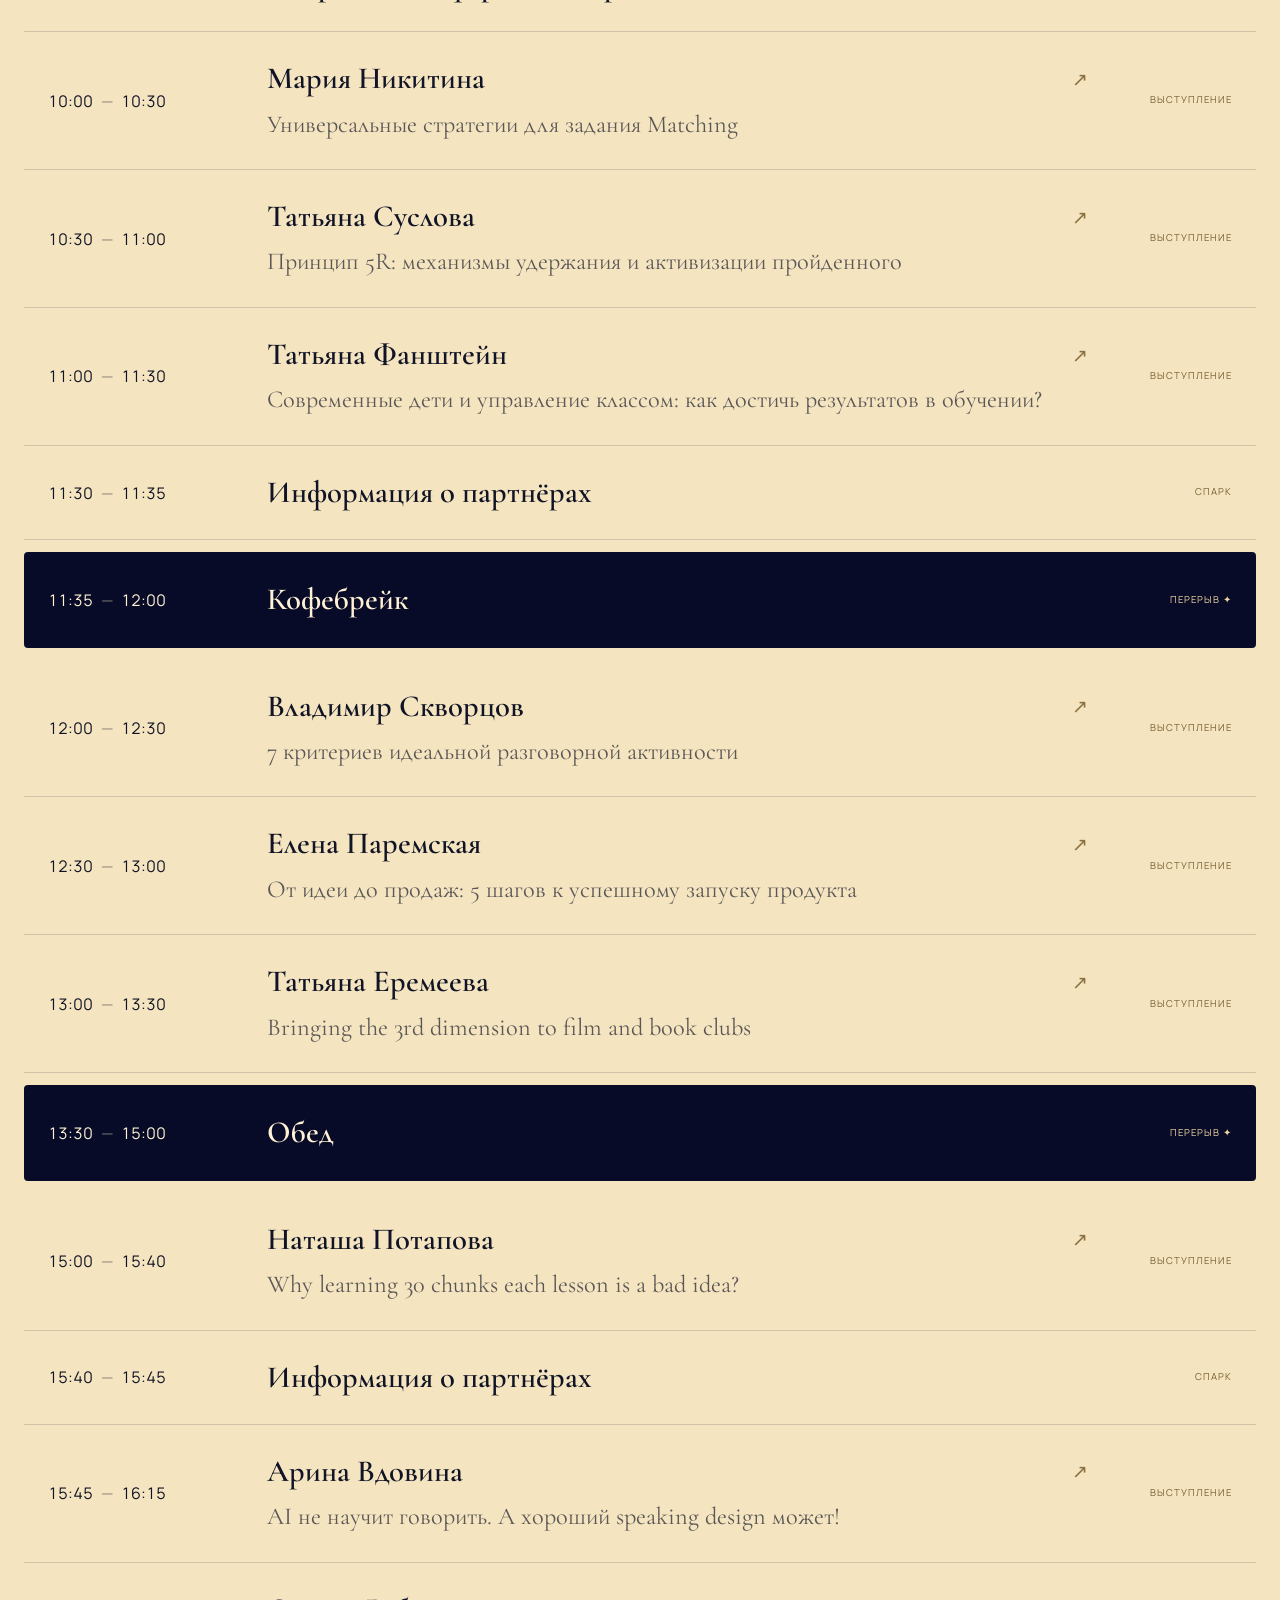
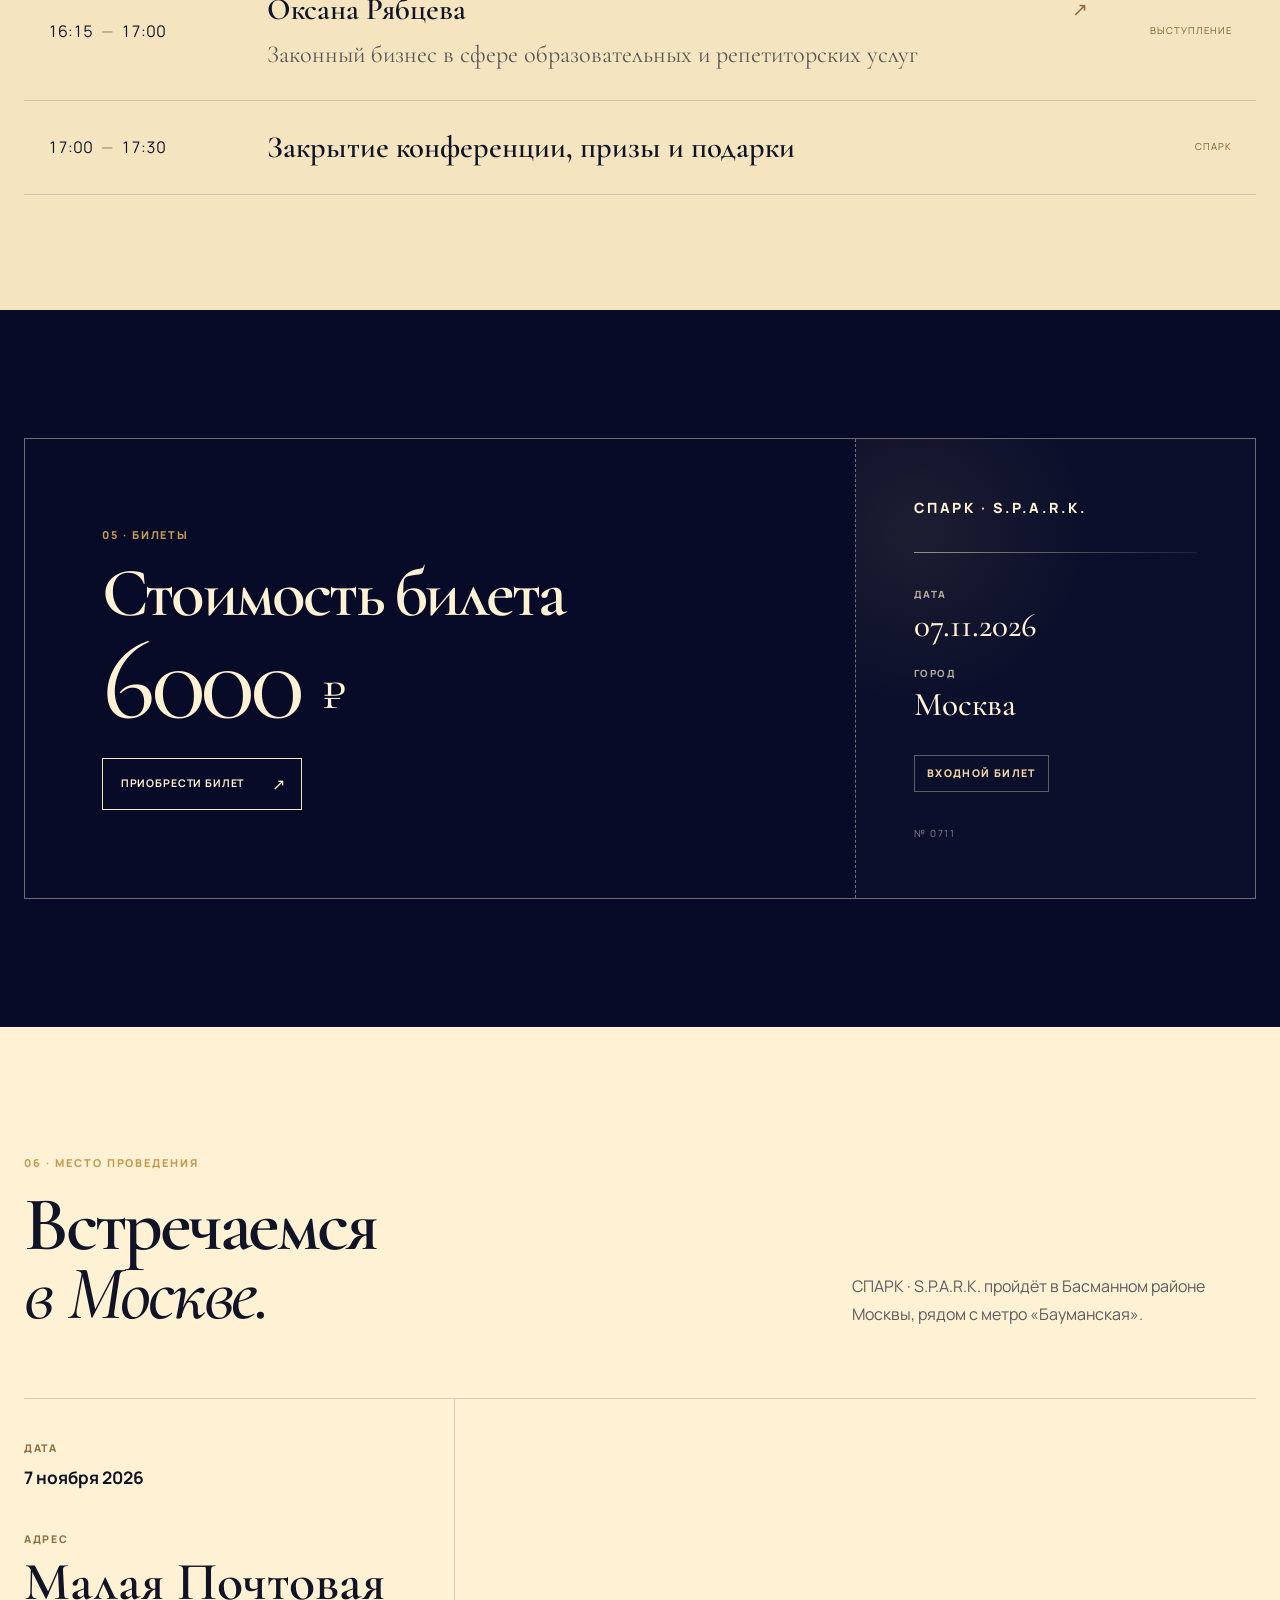
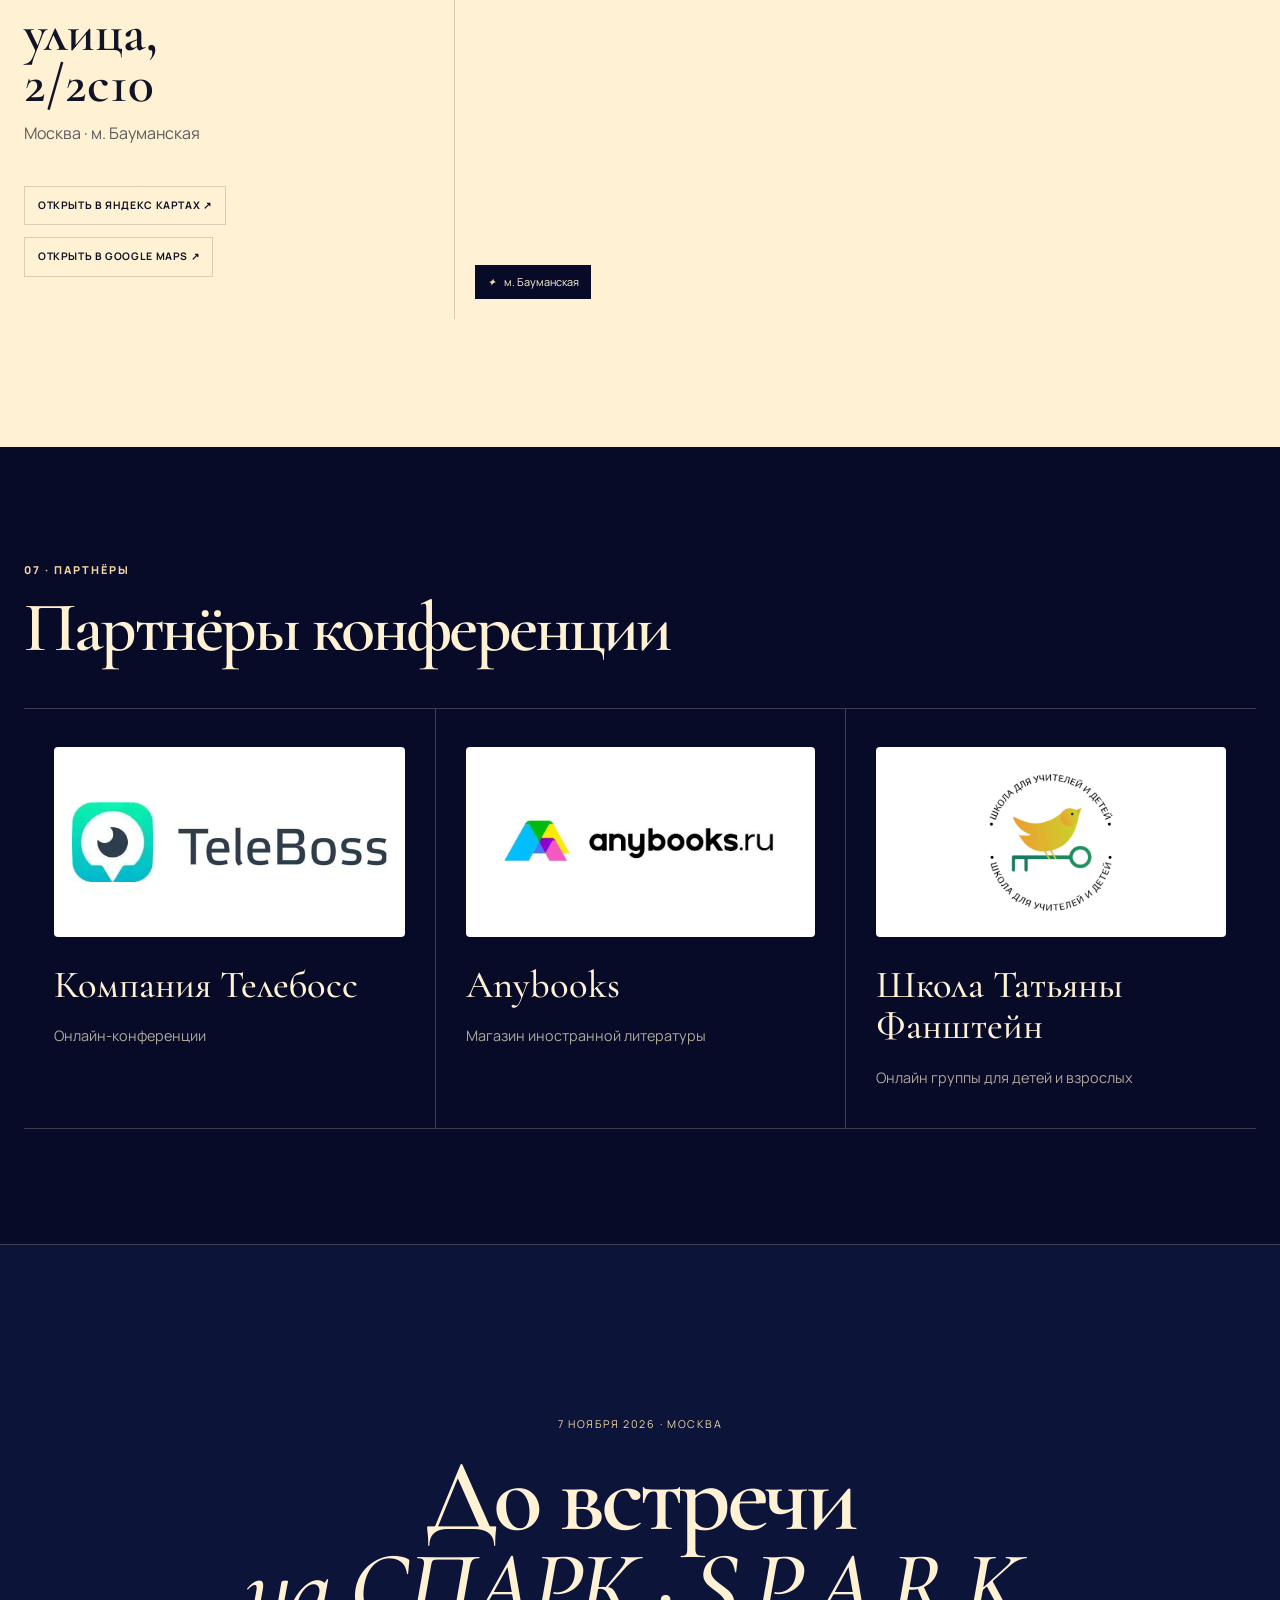
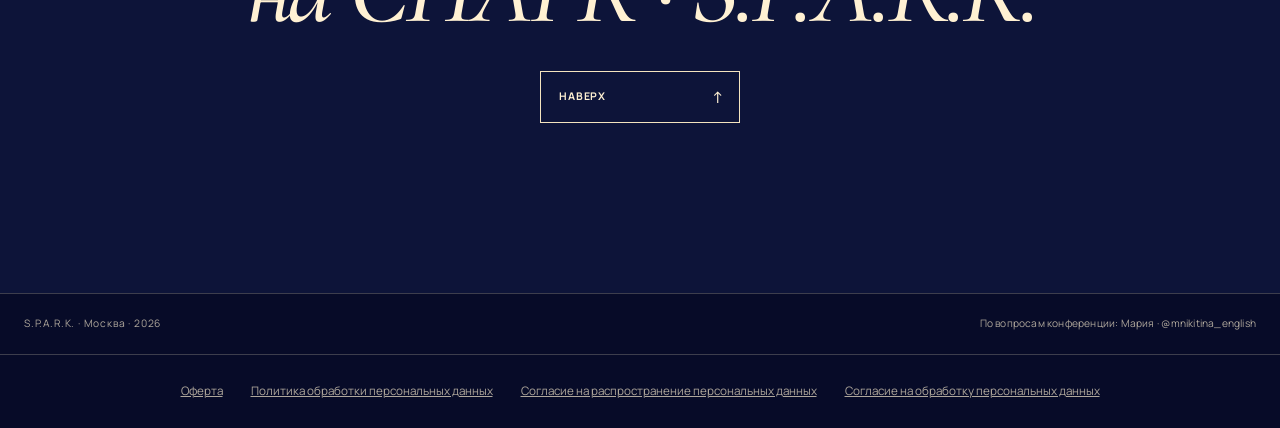
==== commit 8543e351: "Add files via upload" ====
--- a/index.html
+++ b/index.html
@@ -3,6 +3,7 @@
 <html lang="ru">
 <head>
 <meta charset="utf-8"/>
+<meta name="referrer" content="no-referrer"/>
 <meta content="width=device-width, initial-scale=1.0" name="viewport"/>
 <meta content="СПАРК · S.P.A.R.K. — конференция для преподавателей и блогеров. 7 ноября 2026 года, Москва." name="description"/>
 <meta content="#070b28" name="theme-color"/>
@@ -11,6 +12,7 @@
 <link crossorigin="" href="https://fonts.gstatic.com" rel="preconnect"/>
 <link href="https://fonts.googleapis.com/css2?family=Cormorant+Garamond:ital,wght@0,500;0,600;1,500&amp;family=Manrope:wght@400;500;600;700;800&amp;display=swap" rel="stylesheet"/>
 <link href="styles.css" rel="stylesheet"/>
+<link href="checkout.css" rel="stylesheet"/>
 </head>
 <body>
 <a class="skip-link" href="#main">К содержанию</a>
@@ -50,7 +52,7 @@
 <strong>МОСКВА</strong>
 </div>
 <p class="hero-note">О преподавании, материалах, AI, экзаменах и собственных образовательных проектах — в одном офлайн-дне.</p>
-<a class="ticket-button" href="https://payform.ru/jgcR5wn/" rel="noopener noreferrer" target="_blank"><span>Приобрести билет</span><b>↗</b></a>
+<a class="ticket-button" href="checkout.html" data-checkout><span>Приобрести билет</span><b>↗</b></a>
 </div>
 </div>
 <a aria-label="Перейти к следующему разделу" class="scroll-cue" href="#about"><span></span>Вниз</a>
@@ -69,7 +71,7 @@
 <span><b>A</b>Achieve</span>
 <span><b>R</b>Reinforce</span>
 <span><b>K</b>Kindle</span>
-</div><a class="section-ticket-cta" href="https://payform.ru/jgcR5wn/" rel="noopener noreferrer" target="_blank">Приобрести билет</a>
+</div><a class="section-ticket-cta" href="checkout.html" data-checkout>Приобрести билет</a>
 </div>
 </section>
 <section class="conference-topics" id="topics">
@@ -97,7 +99,7 @@
 <p class="section-kicker">03 · Спикеры</p>
 <h2>Спикеры СПАРК</h2>
 <p>Практики из преподавания, методики, образовательных проектов, продвижения и юридической сферы.</p>
-</div><div class="speakers-ticket-row"><a class="section-ticket-cta" href="https://payform.ru/jgcR5wn/" rel="noopener noreferrer" target="_blank">Приобрести билет</a></div>
+</div><div class="speakers-ticket-row"><a class="section-ticket-cta" href="checkout.html" data-checkout>Приобрести билет</a></div>
 <div aria-label="Спикеры S.P.A.R.K." class="people-grid"><article class="person-card">
 <figure class="person-photo"><img alt="Татьяна Фанштейн" loading="lazy" src="assets/speaker-01-tatyana-fanshteyn.jpg"/></figure>
 <div class="person-copy">
@@ -198,7 +200,7 @@
 <h2>Стоимость билета</h2>
 <div aria-label="Стоимость билета 6000 рублей" class="ticket-price">6000 <span>₽</span></div>
 
-<a class="ticket-button ticket-purchase" href="https://payform.ru/jgcR5wn/" rel="noopener noreferrer" target="_blank"><span>Приобрести билет</span><b>↗</b></a>
+<a class="ticket-button ticket-purchase" href="checkout.html" data-checkout><span>Приобрести билет</span><b>↗</b></a>
 </div>
 <aside aria-label="Информация о конференции" class="ticket-stub ticket-stub-editorial">
 <div class="ticket-stub-brand">СПАРК <span>·</span> S.P.A.R.K.</div>
@@ -257,7 +259,27 @@
 <a class="ticket-button ticket-button-light" href="#top"><span>Наверх</span><b>↑</b></a>
 </section>
 </main>
-<footer class="site-footer"><span>S.P.A.R.K. · Москва · 2026</span><span>По вопросам конференции: Мария · @mnikitina_english</span></footer>
+<footer class="site-footer"><span>S.P.A.R.K. · Москва · 2026</span><span>По вопросам конференции: Мария · @mnikitina_english</span></footer><nav class="legal-links" aria-label="Документы конференции"><a href="legal/2026-10-22/offer.html" target="_blank" rel="noopener noreferrer">Оферта</a><a href="legal/2026-10-22/privacy.html" target="_blank" rel="noopener noreferrer">Политика обработки персональных данных</a><a href="legal/2026-10-22/distribution.html" target="_blank" rel="noopener noreferrer">Согласие на распространение персональных данных</a><a href="legal/2026-10-22/processing.html" target="_blank" rel="noopener noreferrer">Согласие на обработку персональных данных</a></nav>
+<dialog id="checkout-dialog" aria-labelledby="checkout-title"><div class="checkout-shell"><button type="button" class="checkout-close" aria-label="Закрыть форму">×</button><div class="checkout-heading"><p class="section-kicker">СПАРК · 7 ноября 2026 · Москва</p><h2 id="checkout-title">Приобрести билет</h2><p>Проверьте данные перед оплатой</p></div>
+<form id="registration-form" novalidate>
+<div class="checkout-fields">
+<label for="customer-email">Электронная почта<input id="customer-email" name="email" type="email" autocomplete="email" required maxlength="254" placeholder="mail@example.ru"></label>
+<label for="customer-name">Фамилия, имя, отчество (при наличии)<input id="customer-name" name="fullName" autocomplete="name" required minlength="3" maxlength="160" placeholder="Ваше полное имя"></label>
+<label for="customer-phone">Телефон<input id="customer-phone" name="phone" type="tel" autocomplete="tel" inputmode="tel" required maxlength="30" placeholder="+7 999 123-45-67" aria-describedby="phone-hint"><small id="phone-hint">С кодом страны, например +7</small></label>
+</div>
+<div class="form-trap" aria-hidden="true"><label>Оставьте поле пустым<input name="website" tabindex="-1" autocomplete="off"></label></div>
+<fieldset class="checkout-consents"><legend>Документы и согласия</legend>
+<div class="consent-row"><input type="checkbox" id="consent-offer" name="offer" required><label for="consent-offer">Я ознакомился(-ась) и согласен(-на) с условиями <a href="legal/2026-10-22/offer.html" target="_blank" rel="noopener noreferrer">оферты</a>.</label></div>
+<div class="consent-row"><input type="checkbox" id="consent-processing" name="processing" required><label for="consent-processing">Даю <a href="legal/2026-10-22/processing.html" target="_blank" rel="noopener noreferrer">согласие на обработку персональных данных</a> в соответствии с <a href="legal/2026-10-22/privacy.html" target="_blank" rel="noopener noreferrer">Политикой обработки персональных данных</a>.</label></div>
+<div class="consent-row"><input type="checkbox" id="consent-distribution" name="distribution"><label for="consent-distribution">Даю <a href="legal/2026-10-22/distribution.html" target="_blank" rel="noopener noreferrer">согласие на распространение персональных данных</a>.<small>Необязательно для покупки билета. Перечень данных и условия публикации — в тексте согласия.</small></label></div>
+</fieldset>
+<p id="checkout-status" class="checkout-status" role="status" aria-live="polite"></p>
+<button class="checkout-submit" type="submit">Перейти к оплате <span aria-hidden="true">↗</span></button>
+<p class="checkout-note">После сохранения заявки откроется Prodamus. На платёжной странице потребуется повторно указать телефон и email.</p>
+<noscript><p>Для заполнения формы включите JavaScript или свяжитесь с организатором: <a href="mailto:Dolersi88@gmail.com">Dolersi88@gmail.com</a>.</p></noscript>
+</form></div></dialog>
 <script src="script.js"></script>
+<script src="checkout-config.js?v=14-live-1"></script>
+<script src="checkout.js"></script>
 </body>
 </html>
--- a/checkout.css
+++ b/checkout.css
@@ -0,0 +1,32 @@
+.legal-links{display:flex;flex-wrap:wrap;justify-content:center;gap:14px 28px;padding:28px max(24px,calc((100vw - var(--max))/2));background:var(--navy);border-top:1px solid var(--line-dark);font-size:.73rem;color:var(--muted-cream)}
+.legal-links a:hover{color:var(--cream)}
+#checkout-dialog{padding:0;border:1px solid var(--gold-soft);background:var(--cream);color:var(--ink);width:min(680px,calc(100% - 28px));max-height:calc(100dvh - 28px);overflow:auto;overscroll-behavior:contain}
+#checkout-dialog::backdrop{background:rgba(4,7,25,.82);backdrop-filter:blur(5px)}
+body.checkout-open{overflow:hidden}
+.checkout-shell{position:relative;padding:45px 48px;background:var(--cream);color:var(--ink)}
+.checkout-close{position:sticky;top:0;float:right;margin:-26px -28px 0 0;width:40px;height:40px;border:0;background:var(--cream);color:var(--ink);font-size:32px;cursor:pointer;z-index:1}
+.checkout-heading .section-kicker{color:#796034;font-size:.62rem;margin-bottom:18px;padding-right:18px}
+.checkout-heading h2{font-size:clamp(2.6rem,6vw,3.7rem);line-height:1}
+.checkout-heading>p:last-child{color:var(--muted-ink);margin:16px 0 28px;font-size:.92rem}
+.checkout-fields{display:grid;gap:17px}
+.checkout-fields label{font-size:.78rem;font-weight:600;display:grid;gap:8px}
+.checkout-fields input{width:100%;border:1px solid #a79c83;border-radius:0;background:#fffaf0;color:var(--ink);padding:14px 16px;font:inherit;font-size:16px;line-height:1.4}
+.checkout-fields small{font-size:.7rem;color:var(--muted-ink);font-weight:400}
+.checkout-consents{padding:0;margin:27px 0 0;border:0;display:grid;gap:19px}
+.checkout-consents legend{font-size:.75rem;font-weight:700;margin-bottom:17px}
+.consent-row{display:grid;grid-template-columns:22px minmax(0,1fr);gap:12px;align-items:start}
+.consent-row input{width:20px;height:20px;margin:3px 0 0;accent-color:var(--navy);cursor:pointer}
+.consent-row label{font-size:.83rem;line-height:1.6;cursor:pointer}
+.consent-row a{color:#354d7a;text-underline-offset:3px}
+.consent-row small{display:block;margin-top:7px;color:var(--muted-ink);font-size:.73rem;line-height:1.5}
+.checkout-submit{width:100%;display:flex;justify-content:space-between;gap:12px;align-items:center;padding:18px 22px;margin-top:20px;border:1px solid var(--navy);background:var(--navy);color:var(--cream);font:inherit;font-size:.95rem;cursor:pointer}
+.checkout-submit:hover{background:#20284d}
+.checkout-submit:disabled{opacity:.65;cursor:wait}
+.checkout-note{font-size:.72rem;line-height:1.6;color:var(--muted-ink);margin:15px 0 0}
+.checkout-status{font-size:.82rem;line-height:1.6;color:#8b2521;margin:15px 0 0;overflow-wrap:anywhere}
+.checkout-status:empty{display:none}
+.form-trap{position:absolute;left:-9999px;width:1px;height:1px;overflow:hidden}
+.checkout-page{padding:32px 14px;min-height:100vh}
+.checkout-page .checkout-shell{max-width:680px;margin:auto}
+.checkout-back{display:inline-block;margin-bottom:28px;font-size:.78rem}
+@media(max-width:600px){.checkout-shell{padding:32px 22px}.checkout-close{margin:-18px -12px 0 0}.checkout-heading .section-kicker{font-size:.55rem}.checkout-heading h2{font-size:2.7rem}.checkout-page{padding:14px}.legal-links{flex-direction:column;align-items:flex-start}.checkout-fields input{padding:13px}.consent-row label{font-size:.81rem}}
